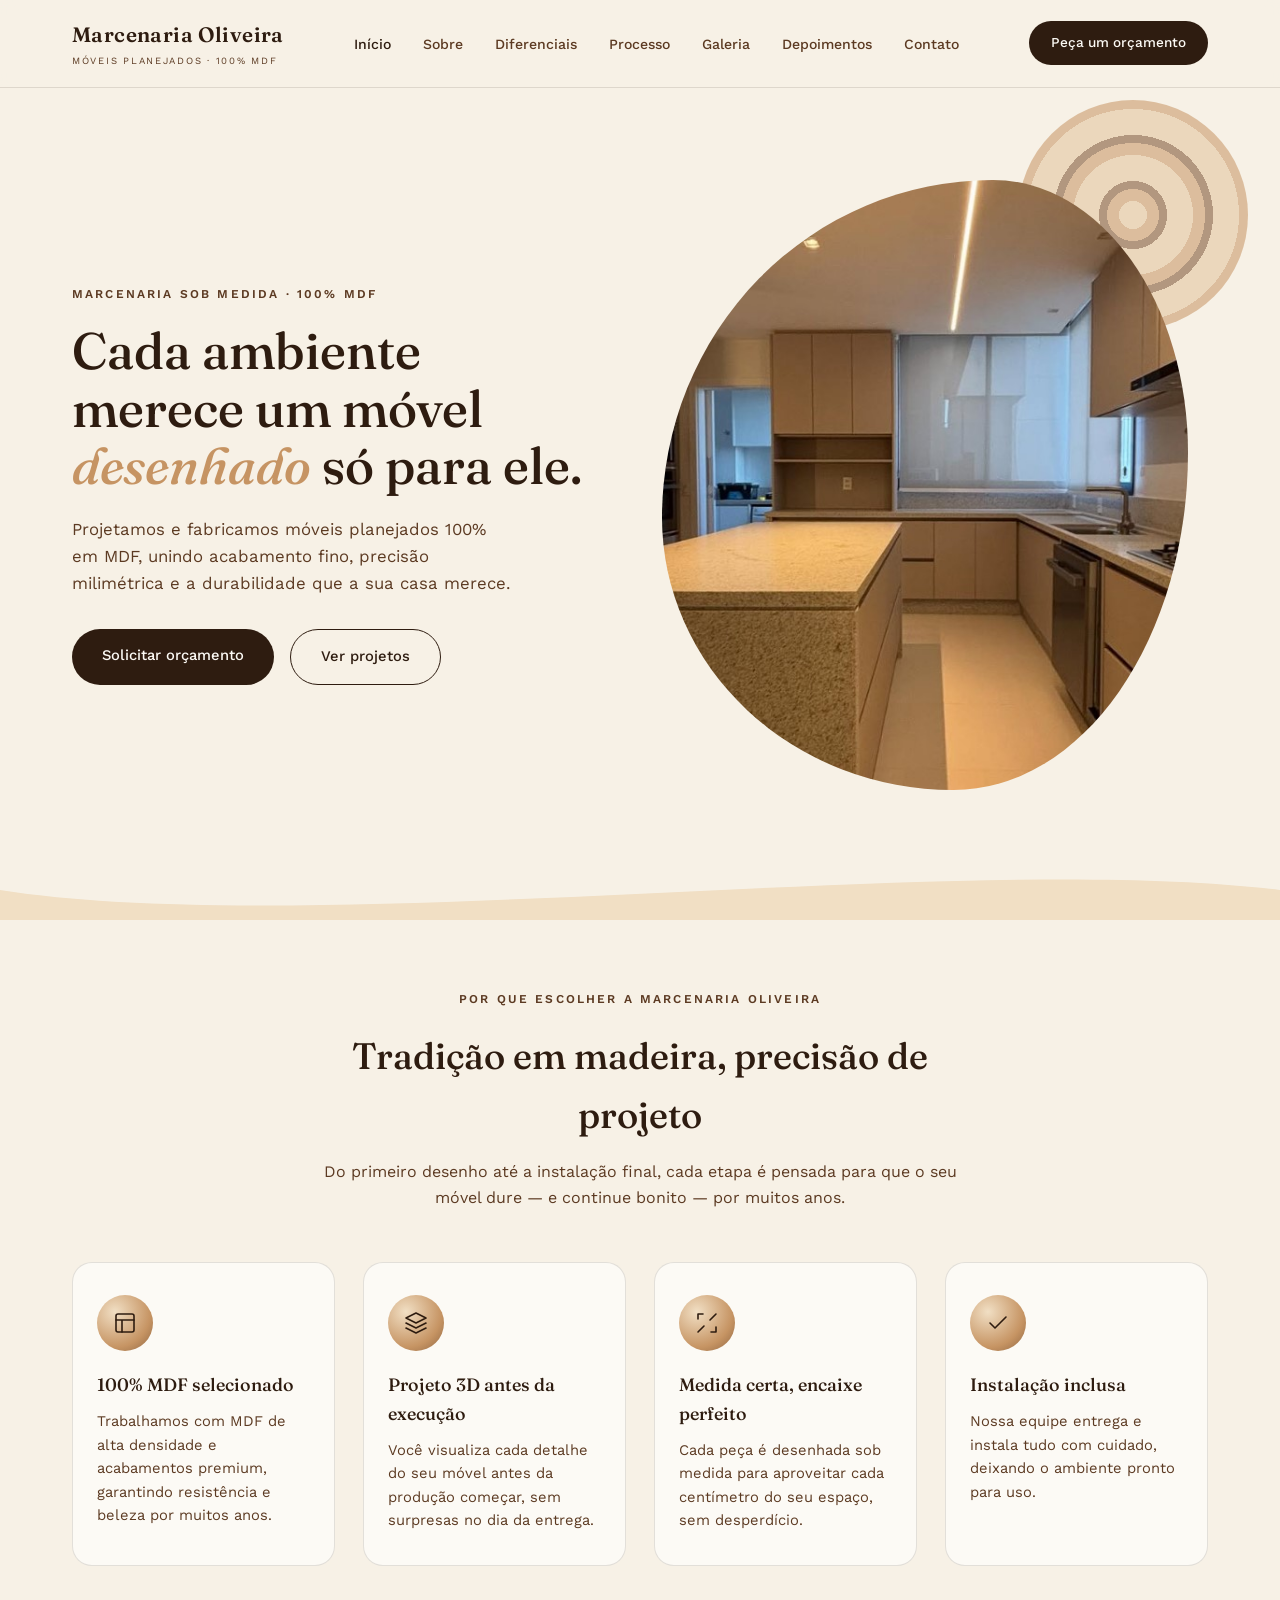
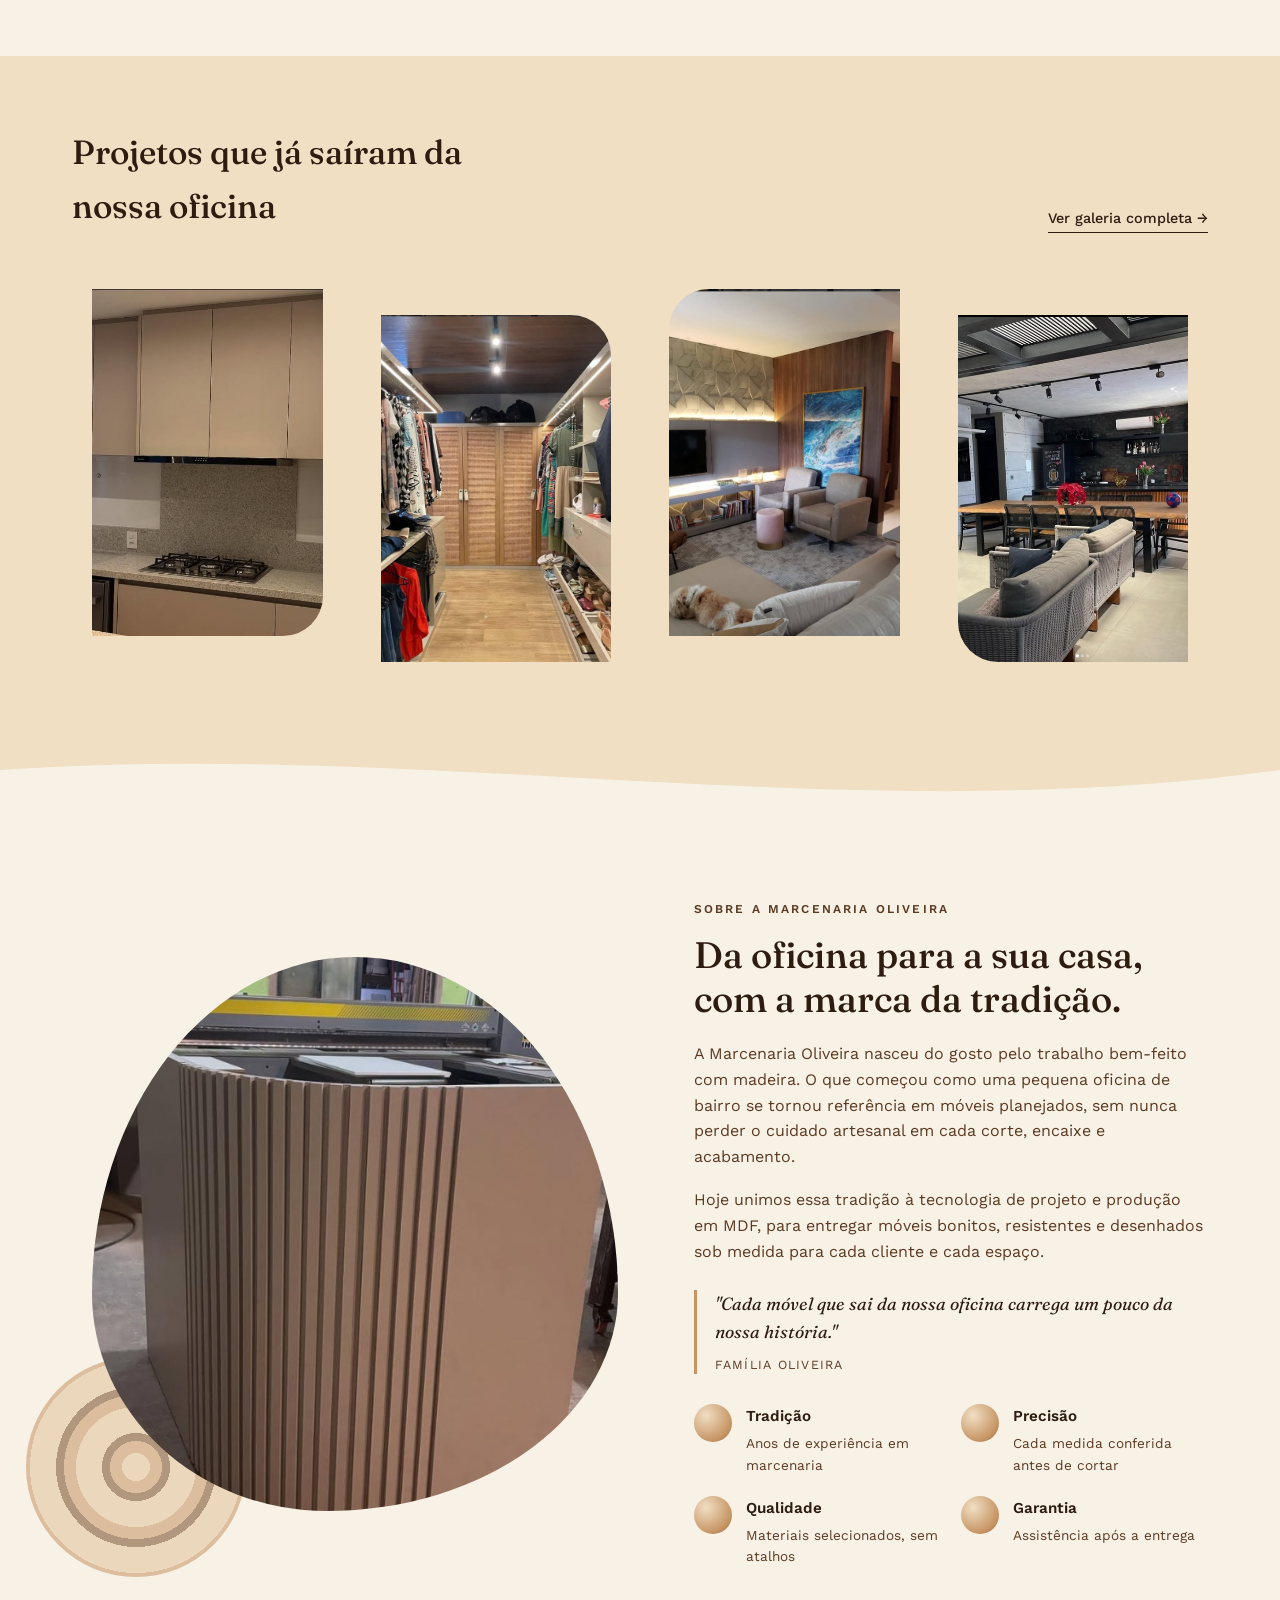
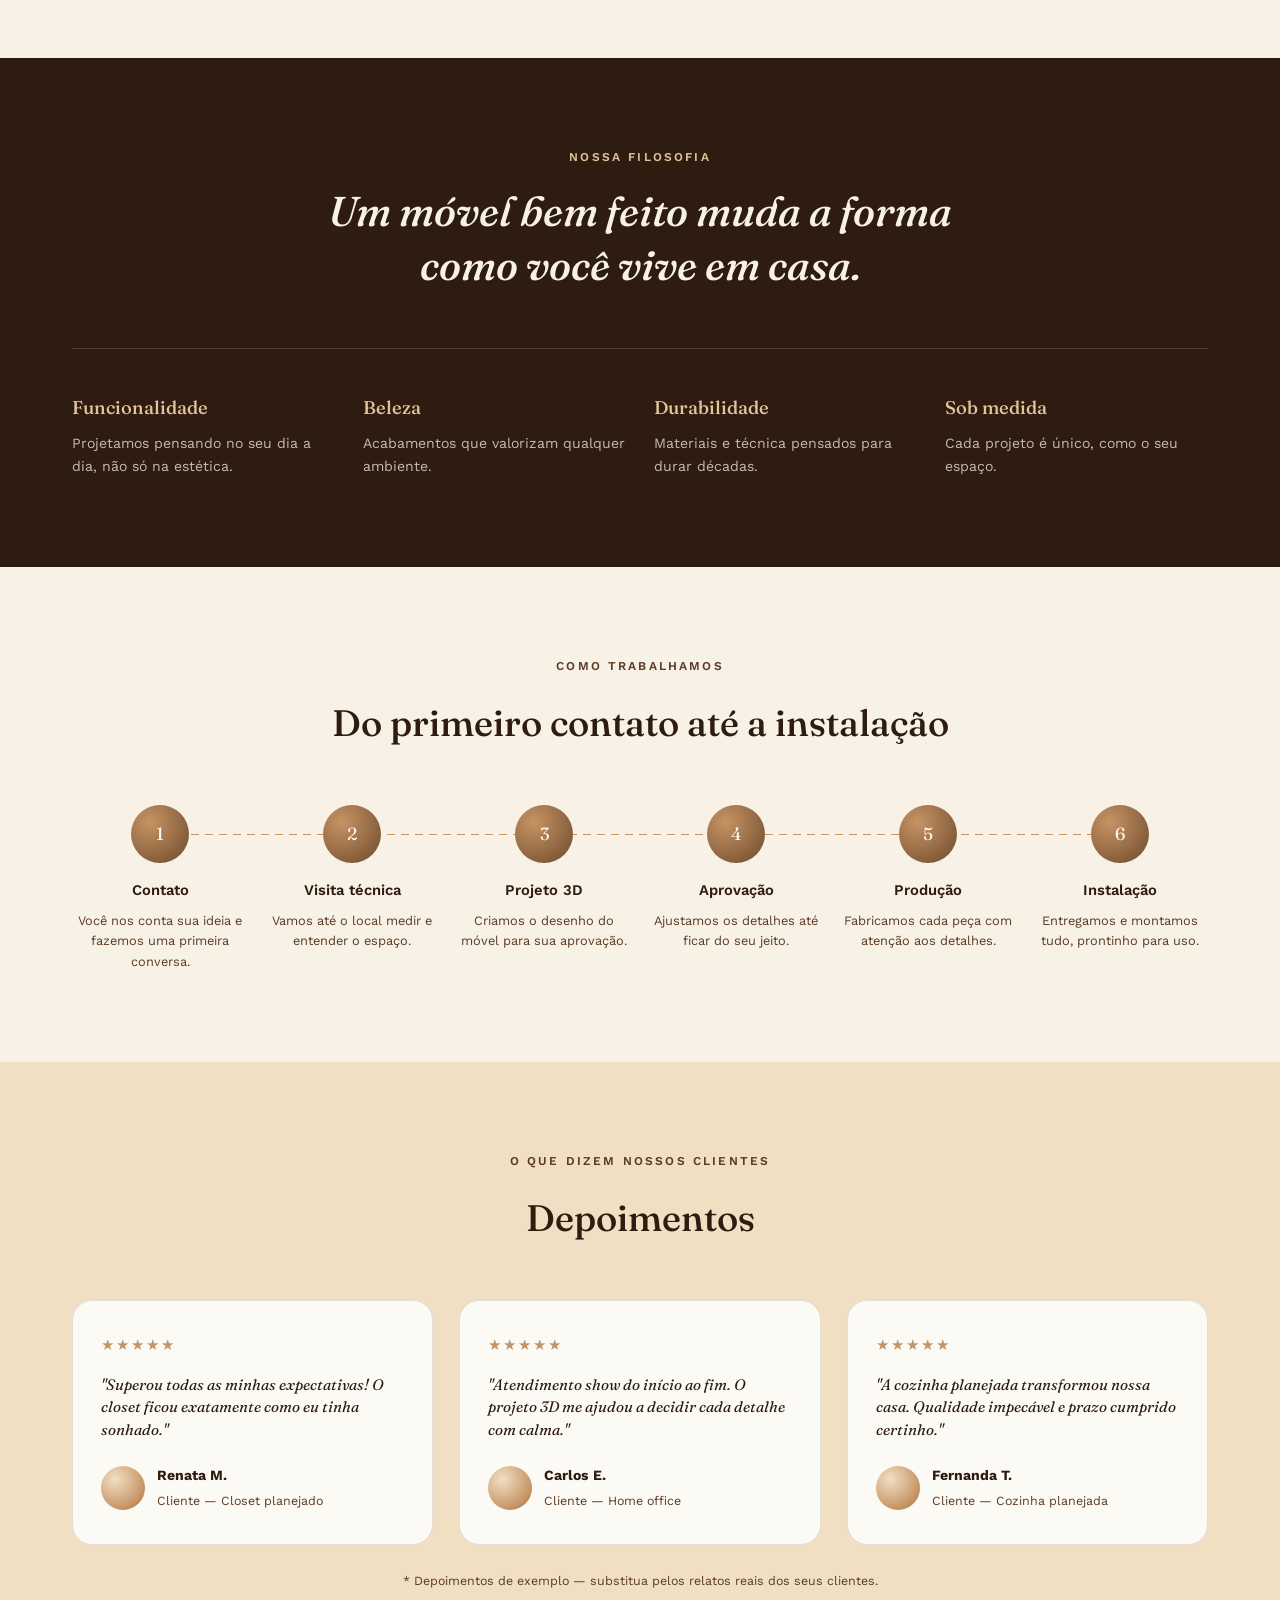
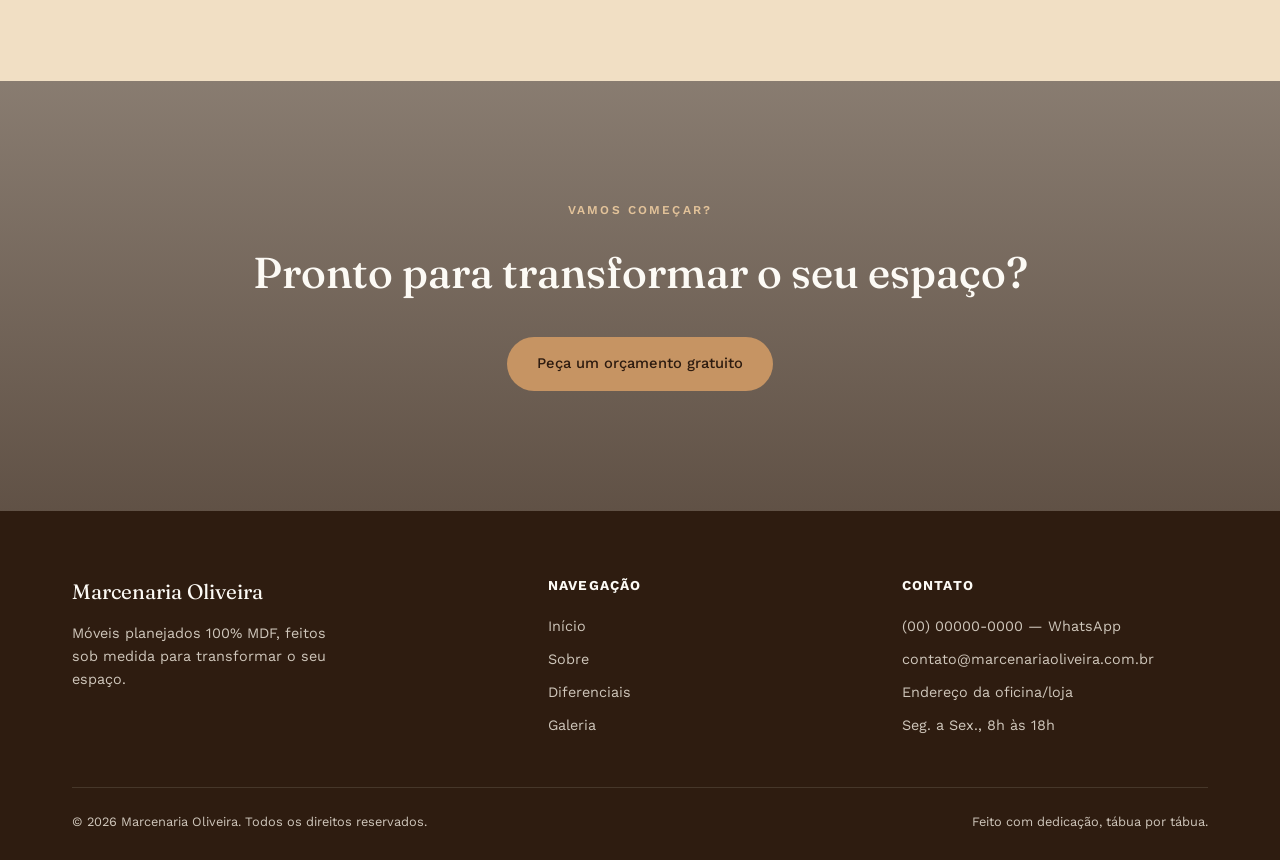
==== index.html @ 88a093b2 "marcenaria-subindo" ====
<!DOCTYPE html>
<html lang="pt-BR">
<head>
<meta charset="UTF-8">
<meta name="viewport" content="width=device-width, initial-scale=1.0">
<title>Marcenaria Oliveira — Móveis Planejados 100% MDF</title>
<link rel="preconnect" href="https://fonts.googleapis.com">
<link rel="preconnect" href="https://fonts.gstatic.com" crossorigin>
<link href="https://fonts.googleapis.com/css2?family=Fraunces:ital,opsz,wght@0,9..144,300;0,9..144,500;0,9..144,600;1,9..144,500&family=Work+Sans:wght@300;400;500;600&display=swap" rel="stylesheet">
<link rel="stylesheet" href="style.css">
</head>
<body>

<!-- =========================== HEADER =========================== -->
<header>
  <div class="nav-wrap">
    <div class="logo">Marcenaria Oliveira<small>Móveis planejados · 100% MDF</small></div>
    <nav>
      <ul>
        <li><a href="#inicio" class="active">Início</a></li>
        <li><a href="#sobre">Sobre</a></li>
        <li><a href="#diferenciais">Diferenciais</a></li>
        <li><a href="#processo">Processo</a></li>
        <li><a href="galeria.html">Galeria</a></li>
        <li><a href="#depoimentos">Depoimentos</a></li>
        <li><a href="#contato">Contato</a></li>
      </ul>
    </nav>
    <a href="#contato" class="nav-cta">Peça um orçamento</a>
    <button class="burger" id="burgerBtn" aria-label="Abrir menu"><span></span><span></span><span></span></button>
  </div>
</header>

<!-- =========================== HERO =========================== -->
<section class="hero" id="inicio">
  <div class="container hero-grid">
    <div class="hero-text">
      <span class="eyebrow">Marcenaria sob medida · 100% MDF</span>
      <h1>Cada ambiente merece um móvel <em>desenhado</em> só para ele.</h1>
      <p class="lead">Projetamos e fabricamos móveis planejados 100% em MDF, unindo acabamento fino, precisão milimétrica e a durabilidade que a sua casa merece.</p>
      <div class="btn-row">
        <a href="#contato" class="btn btn-primary">Solicitar orçamento</a>
        <a href="galeria.html" class="btn btn-ghost">Ver projetos</a>
      </div>
    </div>
    <div class="hero-img-wrap">
      <div class="wood-rings"></div>
      <img class="ph hero-img" src="/assets/6 (2).jpg" alt="Ambiente planejado pela Marcenaria Oliveira">
    </div>
  </div>
</section>

<div class="wave"><svg viewBox="0 0 1200 70" preserveAspectRatio="none"><path d="M0,40 C300,90 900,0 1200,40 L1200,70 L0,70 Z" fill="var(--honey-100)"/></svg></div>

<!-- =========================== DIFERENCIAIS =========================== -->
<section class="diferenciais" id="diferenciais">
  <div class="container">
    <div class="section-head">
      <span class="eyebrow">Por que escolher a Marcenaria Oliveira</span>
      <h2>Tradição em madeira, precisão de projeto</h2>
      <p>Do primeiro desenho até a instalação final, cada etapa é pensada para que o seu móvel dure — e continue bonito — por muitos anos.</p>
    </div>
    <div class="cards-grid">
      <div class="card">
        <div class="icon-circle"><svg viewBox="0 0 24 24" fill="none" stroke-width="1.6" stroke-linecap="round" stroke-linejoin="round"><rect x="3" y="3" width="18" height="18" rx="2"/><path d="M3 9h18M9 21V9"/></svg></div>
        <h3>100% MDF selecionado</h3>
        <p>Trabalhamos com MDF de alta densidade e acabamentos premium, garantindo resistência e beleza por muitos anos.</p>
      </div>
      <div class="card">
        <div class="icon-circle"><svg viewBox="0 0 24 24" fill="none" stroke-width="1.6" stroke-linecap="round" stroke-linejoin="round"><path d="M12 2L2 7l10 5 10-5-10-5z"/><path d="M2 17l10 5 10-5M2 12l10 5 10-5"/></svg></div>
        <h3>Projeto 3D antes da execução</h3>
        <p>Você visualiza cada detalhe do seu móvel antes da produção começar, sem surpresas no dia da entrega.</p>
      </div>
      <div class="card">
        <div class="icon-circle"><svg viewBox="0 0 24 24" fill="none" stroke-width="1.6" stroke-linecap="round" stroke-linejoin="round"><path d="M21 3l-6 6M3 21l6-6M8 3H3v5M21 16v5h-5"/></svg></div>
        <h3>Medida certa, encaixe perfeito</h3>
        <p>Cada peça é desenhada sob medida para aproveitar cada centímetro do seu espaço, sem desperdício.</p>
      </div>
      <div class="card">
        <div class="icon-circle"><svg viewBox="0 0 24 24" fill="none" stroke-width="1.6" stroke-linecap="round" stroke-linejoin="round"><path d="M20 6L9 17l-5-5"/></svg></div>
        <h3>Instalação inclusa</h3>
        <p>Nossa equipe entrega e instala tudo com cuidado, deixando o ambiente pronto para uso.</p>
      </div>
    </div>
  </div>
</section>

<!-- =========================== GALERIA TEASER =========================== -->
<section class="galeria-teaser">
  <div class="container">
    <div class="galeria-head">
      <h2>Projetos que já saíram da nossa oficina</h2>
      <a href="galeria.html" class="link-arrow">Ver galeria completa →</a>
    </div>
    <div class="galeria-row">
      <img class="ph" src="/assets/cozinha 3.jpg" alt="Cozinha planejada">
      <img class="ph" src="/assets/closet 1.jpg" alt="Closet planejado">
      <img class="ph" src="/assets/home 1.jpg" alt="Home office planejado">
      <img class="ph" src="/assets/sala 1.jpg" alt="Sala de estar planejada">
    </div>
  </div>
</section>

<div class="wave"><svg viewBox="0 0 1200 70" preserveAspectRatio="none"><path d="M0,30 C400,0 800,90 1200,30 L1200,0 L0,0 Z" fill="var(--honey-100)"/></svg></div>

<!-- =========================== SOBRE / HISTÓRIA =========================== -->
<section class="sobre" id="sobre">
  <div class="container sobre-grid">
    <div class="sobre-img-wrap">
      <div class="wood-rings"></div>
      <img class="ph sobre-img" src="/assets/oficina 1.jpg" alt="Marceneiro(a) da Marcenaria Oliveira na oficina">
    </div>
    <div class="sobre-text">
      <span class="eyebrow">Sobre a Marcenaria Oliveira</span>
      <h2>Da oficina para a sua casa, com a marca da tradição.</h2>
      <p>A Marcenaria Oliveira nasceu do gosto pelo trabalho bem-feito com madeira. O que começou como uma pequena oficina de bairro se tornou referência em móveis planejados, sem nunca perder o cuidado artesanal em cada corte, encaixe e acabamento.</p>
      <p>Hoje unimos essa tradição à tecnologia de projeto e produção em MDF, para entregar móveis bonitos, resistentes e desenhados sob medida para cada cliente e cada espaço.</p>
      <div class="quote">"Cada móvel que sai da nossa oficina carrega um pouco da nossa história."<small>Família Oliveira</small></div>
      <div class="valores">
        <div class="valor-item"><div class="valor-dot"></div><div><h4>Tradição</h4><p>Anos de experiência em marcenaria</p></div></div>
        <div class="valor-item"><div class="valor-dot"></div><div><h4>Precisão</h4><p>Cada medida conferida antes de cortar</p></div></div>
        <div class="valor-item"><div class="valor-dot"></div><div><h4>Qualidade</h4><p>Materiais selecionados, sem atalhos</p></div></div>
        <div class="valor-item"><div class="valor-dot"></div><div><h4>Garantia</h4><p>Assistência após a entrega</p></div></div>
      </div>
    </div>
  </div>
</section>

<!-- =========================== FILOSOFIA =========================== -->
<section class="filosofia">
  <div class="container">
    <span class="eyebrow" style="display:block;">Nossa filosofia</span>
    <h2>Um móvel bem feito muda a forma como você vive em casa.</h2>
    <div class="pilares">
      <div class="pilar"><h3>Funcionalidade</h3><p>Projetamos pensando no seu dia a dia, não só na estética.</p></div>
      <div class="pilar"><h3>Beleza</h3><p>Acabamentos que valorizam qualquer ambiente.</p></div>
      <div class="pilar"><h3>Durabilidade</h3><p>Materiais e técnica pensados para durar décadas.</p></div>
      <div class="pilar"><h3>Sob medida</h3><p>Cada projeto é único, como o seu espaço.</p></div>
    </div>
  </div>
</section>

<!-- =========================== PROCESSO =========================== -->
<section class="processo" id="processo">
  <div class="container">
    <div class="section-head">
      <span class="eyebrow">Como trabalhamos</span>
      <h2>Do primeiro contato até a instalação</h2>
    </div>
    <div class="steps">
      <div class="step"><div class="step-num">1</div><h4>Contato</h4><p>Você nos conta sua ideia e fazemos uma primeira conversa.</p></div>
      <div class="step"><div class="step-num">2</div><h4>Visita técnica</h4><p>Vamos até o local medir e entender o espaço.</p></div>
      <div class="step"><div class="step-num">3</div><h4>Projeto 3D</h4><p>Criamos o desenho do móvel para sua aprovação.</p></div>
      <div class="step"><div class="step-num">4</div><h4>Aprovação</h4><p>Ajustamos os detalhes até ficar do seu jeito.</p></div>
      <div class="step"><div class="step-num">5</div><h4>Produção</h4><p>Fabricamos cada peça com atenção aos detalhes.</p></div>
      <div class="step"><div class="step-num">6</div><h4>Instalação</h4><p>Entregamos e montamos tudo, prontinho para uso.</p></div>
    </div>
  </div>
</section>

<!-- =========================== DEPOIMENTOS =========================== -->
<section class="depoimentos" id="depoimentos">
  <div class="container">
    <div class="section-head">
      <span class="eyebrow">O que dizem nossos clientes</span>
      <h2>Depoimentos</h2>
    </div>
    <div class="testi-grid">
      <div class="testi-card">
        <div class="stars">★★★★★</div>
        <p class="text">"Superou todas as minhas expectativas! O closet ficou exatamente como eu tinha sonhado."</p>
        <div class="testi-author"><div class="avatar"></div><div><strong>Renata M.</strong><span>Cliente — Closet planejado</span></div></div>
      </div>
      <div class="testi-card">
        <div class="stars">★★★★★</div>
        <p class="text">"Atendimento show do início ao fim. O projeto 3D me ajudou a decidir cada detalhe com calma."</p>
        <div class="testi-author"><div class="avatar"></div><div><strong>Carlos E.</strong><span>Cliente — Home office</span></div></div>
      </div>
      <div class="testi-card">
        <div class="stars">★★★★★</div>
        <p class="text">"A cozinha planejada transformou nossa casa. Qualidade impecável e prazo cumprido certinho."</p>
        <div class="testi-author"><div class="avatar"></div><div><strong>Fernanda T.</strong><span>Cliente — Cozinha planejada</span></div></div>
      </div>
    </div>
    <p style="text-align:center; font-size:0.78rem; color:var(--walnut-700); margin-top:26px;">* Depoimentos de exemplo — substitua pelos relatos reais dos seus clientes.</p>
  </div>
</section>

<!-- =========================== CTA FINAL =========================== -->
<section class="cta-final">
  <div class="ph has-img" style="background-image:url('fotos/cta-institucional.jpg');"><span>Foto grande de fundo — móvel finalizado em ambiente real</span></div>
  <div class="container">
    <span class="eyebrow">Vamos começar?</span>
    <h2>Pronto para transformar o seu espaço?</h2>
    <a href="#contato" class="btn btn-primary">Peça um orçamento gratuito</a>
  </div>
</section>

<!-- =========================== CONTATO / FOOTER =========================== -->
<footer id="contato">
  <div class="container">
    <div class="footer-grid">
      <div>
        <div class="footer-logo">Marcenaria Oliveira</div>
        <p style="max-width:280px; font-size:0.9rem;">Móveis planejados 100% MDF, feitos sob medida para transformar o seu espaço.</p>
      </div>
      <div>
        <h5>Navegação</h5>
        <ul>
          <li><a href="#inicio">Início</a></li>
          <li><a href="#sobre">Sobre</a></li>
          <li><a href="#diferenciais">Diferenciais</a></li>
          <li><a href="galeria.html">Galeria</a></li>
        </ul>
      </div>
      <div>
        <h5>Contato</h5>
        <ul>
          <li>(00) 00000-0000 — WhatsApp</li>
          <li>contato@marcenariaoliveira.com.br</li>
          <li>Endereço da oficina/loja</li>
          <li>Seg. a Sex., 8h às 18h</li>
        </ul>
      </div>
    </div>
    <div class="footer-bottom">
      <span>© 2026 Marcenaria Oliveira. Todos os direitos reservados.</span>
      <span>Feito com dedicação, tábua por tábua.</span>
    </div>
  </div>
</footer>

<script src="script.js"></script>
</body>
</html>
---- style.css ----
/* =========================================================
   MARCENARIA OLIVEIRA — estilos compartilhados
   Paleta e tokens de design
   ========================================================= */
:root{
  --cream: #F7F1E6;
  --cream-soft: #FCFAF5;
  --walnut-900: #2E1C10;
  --walnut-700: #5C3A22;
  --walnut-600: #7A4E2B;
  --honey-500: #C69463;
  --honey-300: #E3C39A;
  --honey-100: #F1DFC4;
  --line: rgba(46,28,16,0.12);

  --font-display: 'Fraunces', serif;
  --font-body: 'Work Sans', sans-serif;

  --max-w: 1200px;
}

*{ margin:0; padding:0; box-sizing:border-box; }
html{ scroll-behavior:smooth; }
body{
  font-family: var(--font-body);
  background: var(--cream);
  color: var(--walnut-900);
  line-height:1.6;
  -webkit-font-smoothing: antialiased;
  overflow-x:hidden;
}
img, .ph{ max-width:100%; display:block; }
a{ color:inherit; text-decoration:none; }
ul{ list-style:none; }
.container{ max-width: var(--max-w); margin:0 auto; padding:0 32px; }
section{ position:relative; }

/* ---- Placeholder de imagem (onde entram as fotos reais) ---- */
.ph{
  background:
    repeating-linear-gradient(135deg, rgba(46,28,16,0.05) 0 2px, transparent 2px 14px),
    linear-gradient(160deg, var(--honey-100), var(--honey-500) 55%, var(--walnut-700) 130%);
  border: 2px dashed rgba(46,28,16,0.35);
  display:flex; align-items:center; justify-content:center;
  text-align:center; color: var(--walnut-900);
  font-family: var(--font-body); font-size:0.85rem; font-weight:500;
  letter-spacing:.02em;
  padding: 20px;
}
.ph span{
  background: rgba(252,250,245,0.85);
  padding:8px 14px; border-radius:100px;
}

/* ---- Quando o placeholder vira foto de verdade ----
   Tag <img class="ph ..."> : a foto entra normal, cobrindo a área
   e mantendo as bordas arredondadas/orgânicas de cada seção. */
img.ph{
  object-fit: cover;
  object-position: center;
  width: 100%; height: 100%;
  border: none;
  background: none;
}
/* Divs de fundo (ex: banner do CTA, lightbox) que recebem a foto
   via background-image inline: adicione a classe "has-img" junto
   com "ph" para tirar a borda tracejada e o texto do placeholder. */
.ph.has-img{
  border: none;
  background-size: cover;
  background-position: center;
}
.ph.has-img span{ display:none; }

/* ---- Blob decorativo em anéis de madeira (elemento-assinatura) ---- */
.wood-rings{
  position:absolute; border-radius:50%;
  background: repeating-radial-gradient(circle at 50% 50%,
    var(--honey-300) 0 14px,
    var(--honey-500) 14px 26px,
    var(--walnut-600) 26px 34px,
    var(--honey-300) 34px 46px);
  opacity:0.55;
  filter: blur(0.3px);
  z-index:0;
}

/* ---- Divisores orgânicos entre seções ---- */
.wave{ display:block; width:100%; line-height:0; }
.wave svg{ width:100%; height:70px; display:block; }

/* =========================== HEADER =========================== */
header{
  position:sticky; top:0; z-index:50;
  background: rgba(247,241,230,0.9);
  backdrop-filter: blur(8px);
  border-bottom:1px solid var(--line);
}
.nav-wrap{
  max-width: var(--max-w); margin:0 auto; padding: 18px 32px;
  display:flex; align-items:center; justify-content:space-between;
}
.logo{ font-family: var(--font-display); font-weight:600; font-size:1.3rem; letter-spacing:.02em; color:var(--walnut-900); }
.logo small{ display:block; font-family:var(--font-body); font-weight:400; font-size:0.6rem; letter-spacing:.18em; color:var(--walnut-700); text-transform:uppercase; margin-top:2px; }
nav ul{ display:flex; gap:32px; }
nav a{ font-size:0.88rem; font-weight:500; color:var(--walnut-700); transition:color .2s; }
nav a:hover, nav a.active{ color:var(--walnut-900); }
.nav-cta{
  background: var(--walnut-900); color:var(--cream-soft);
  padding:11px 22px; border-radius:100px; font-size:0.85rem; font-weight:500;
  white-space:nowrap;
}
.burger{ display:none; flex-direction:column; gap:5px; cursor:pointer; background:none; border:none; }
.burger span{ width:24px; height:2px; background:var(--walnut-900); display:block; }

/* =========================== HERO (institucional) =========================== */
.hero{ padding: 72px 0 40px; overflow:visible; }
.hero-grid{
  display:grid; grid-template-columns: 1fr 1.1fr; gap:56px; align-items:center;
  position:relative;
}
.eyebrow{
  font-size:0.75rem; letter-spacing:.18em; text-transform:uppercase;
  color:var(--walnut-700); font-weight:600; margin-bottom:18px; display:block;
}
.hero h1{
  font-family: var(--font-display); font-weight:500; font-size: clamp(2.3rem, 4vw, 3.4rem);
  line-height:1.12; color:var(--walnut-900); margin-bottom:22px;
}
.hero h1 em{ font-style:italic; font-weight:500; color: var(--honey-500); }
.hero p.lead{ font-size:1.05rem; color: var(--walnut-700); max-width: 440px; margin-bottom:32px; }
.btn-row{ display:flex; gap:16px; flex-wrap:wrap; }
.btn{
  display:inline-block; padding:15px 30px; border-radius:100px; font-weight:500; font-size:0.92rem;
  transition: transform .2s, box-shadow .2s; border:none; cursor:pointer; font-family:var(--font-body);
}
.btn-primary{ background: var(--walnut-900); color:var(--cream-soft); }
.btn-primary:hover{ transform: translateY(-2px); box-shadow: 0 10px 24px rgba(46,28,16,0.25); }
.btn-ghost{ border:1.5px solid var(--walnut-900); color:var(--walnut-900); background:transparent; }
.btn-ghost:hover{ background:var(--walnut-900); color:var(--cream-soft); }

.hero-img-wrap{ position:relative; }
.hero-img-wrap .wood-rings{ width:230px; height:230px; top:-60px; right:-40px; z-index:0; }
.hero-img{
  position:relative; z-index:1; aspect-ratio: 4/4.6;
  border-radius: 62% 38% 45% 55% / 55% 45% 55% 45%;
}

/* =========================== FEATURED / DIFERENCIAIS =========================== */
.diferenciais{ padding: 70px 0 90px; }
.section-head{ text-align:center; max-width:640px; margin:0 auto 52px; }
.section-head h2{ font-family:var(--font-display); font-weight:500; font-size: clamp(1.7rem, 3vw, 2.3rem); margin-top:10px; }
.section-head p{ color:var(--walnut-700); margin-top:14px; }

.cards-grid{ display:grid; grid-template-columns: repeat(4, 1fr); gap:28px; }
.card{
  background: var(--cream-soft); border:1px solid var(--line);
  border-radius:20px; padding:32px 24px; text-align:left;
}
.icon-circle{
  width:56px; height:56px; border-radius:50%; margin-bottom:20px;
  background: radial-gradient(circle at 32% 30%, var(--honey-100), var(--honey-500) 65%, var(--walnut-700) 130%);
  display:flex; align-items:center; justify-content:center;
}
.icon-circle svg{ width:24px; height:24px; stroke: var(--walnut-900); }
.card h3{ font-family:var(--font-display); font-size:1.12rem; font-weight:500; margin-bottom:10px; }
.card p{ font-size:0.92rem; color: var(--walnut-700); }

/* =========================== GALERIA TEASER (institucional) =========================== */
.galeria-teaser{ background: var(--honey-100); padding:70px 0 84px; }
.galeria-head{ display:flex; justify-content:space-between; align-items:flex-end; margin-bottom:36px; flex-wrap:wrap; gap:20px; }
.galeria-head h2{ font-family:var(--font-display); font-weight:500; font-size:clamp(1.6rem,3vw,2.1rem); max-width:420px; }
.galeria-row{ display:grid; grid-template-columns: repeat(4, 1fr); gap:18px; }
.galeria-row .ph{ aspect-ratio: 3/4; border-radius: 16px 16px 60px 16px; font-size:0.75rem; }
.galeria-row .ph:nth-child(2){ border-radius: 16px 60px 16px 16px; margin-top:26px; }
.galeria-row .ph:nth-child(3){ border-radius: 60px 16px 16px 16px; }
.galeria-row .ph:nth-child(4){ border-radius: 16px 16px 16px 60px; margin-top:26px; }
.link-arrow{ font-weight:500; font-size:0.9rem; border-bottom:1.5px solid var(--walnut-900); padding-bottom:2px; white-space:nowrap; }

/* =========================== SOBRE / HISTÓRIA =========================== */
.sobre{ padding: 90px 0; }
.sobre-grid{ display:grid; grid-template-columns: 1.1fr 1fr; gap:56px; align-items:center; }
.sobre-img-wrap{ position:relative; }
.sobre-img-wrap .wood-rings{ width:220px; height:220px; bottom:-46px; left:-46px; z-index:0; }
.sobre-img{ position:relative; z-index:1; aspect-ratio: 4/4.2; border-radius: 50% 50% 55% 45% / 60% 60% 40% 40%; }
.sobre-text .eyebrow{ margin-bottom:14px; }
.sobre-text h2{ font-family:var(--font-display); font-weight:500; font-size:clamp(1.7rem,3vw,2.3rem); margin-bottom:20px; line-height:1.2; }
.sobre-text p{ color:var(--walnut-700); margin-bottom:18px; max-width:520px; }
.quote{
  font-family: var(--font-display); font-style:italic; font-size:1.1rem;
  color:var(--walnut-900); border-left:3px solid var(--honey-500); padding-left:18px; margin:26px 0;
}
.quote small{ display:block; font-family:var(--font-body); font-style:normal; font-size:0.78rem; letter-spacing:.1em; text-transform:uppercase; color:var(--walnut-700); margin-top:8px; }
.valores{ display:grid; grid-template-columns: repeat(2,1fr); gap:20px; margin-top:30px; }
.valor-item{ display:flex; gap:14px; align-items:flex-start; }
.valor-dot{ width:38px; height:38px; min-width:38px; border-radius:50%; background: radial-gradient(circle at 32% 30%, var(--honey-100), var(--honey-500) 70%, var(--walnut-700) 130%); }
.valor-item h4{ font-size:0.95rem; font-weight:600; margin-bottom:4px; }
.valor-item p{ font-size:0.85rem; color:var(--walnut-700); margin:0; }

/* =========================== FILOSOFIA (faixa escura) =========================== */
.filosofia{ background: var(--walnut-900); color: var(--cream); padding: 90px 0; }
.filosofia .eyebrow{ color: var(--honey-300); text-align:center; }
.filosofia h2{
  font-family:var(--font-display); font-weight:500; font-style:italic;
  font-size:clamp(1.8rem,3.4vw,2.6rem); text-align:center; max-width:720px; margin:14px auto 56px; line-height:1.28;
}
.pilares{ display:grid; grid-template-columns: repeat(4,1fr); gap:28px; border-top:1px solid rgba(247,241,230,0.15); padding-top:44px; }
.pilar h3{ font-family:var(--font-display); font-size:1.15rem; font-weight:500; margin-bottom:10px; color:var(--honey-300); }
.pilar p{ font-size:0.88rem; color: rgba(247,241,230,0.75); }

/* =========================== PROCESSO =========================== */
.processo{ padding:90px 0; }
.steps{ display:grid; grid-template-columns: repeat(6,1fr); gap:16px; margin-top:50px; position:relative; }
.steps::before{
  content:''; position:absolute; top:29px; left:8%; right:8%; height:1px;
  background: repeating-linear-gradient(to right, var(--honey-500) 0 8px, transparent 8px 14px);
  z-index:0;
}
.step{ text-align:center; position:relative; z-index:1; }
.step-num{
  width:58px; height:58px; border-radius:50%; margin:0 auto 16px;
  display:flex; align-items:center; justify-content:center;
  font-family:var(--font-display); font-size:1.1rem; color:var(--cream-soft);
  background: radial-gradient(circle at 32% 30%, var(--honey-500), var(--walnut-700) 120%);
}
.step h4{ font-size:0.92rem; font-weight:600; margin-bottom:8px; }
.step p{ font-size:0.8rem; color:var(--walnut-700); }

/* =========================== DEPOIMENTOS =========================== */
.depoimentos{ background: var(--honey-100); padding:90px 0; }
.testi-grid{ display:grid; grid-template-columns: repeat(3,1fr); gap:26px; margin-top:50px; }
.testi-card{ background: var(--cream-soft); border-radius:20px; padding:32px 28px; border:1px solid var(--line); }
.stars{ color: var(--honey-500); font-size:0.95rem; letter-spacing:2px; margin-bottom:16px; }
.testi-card p.text{ font-size:0.95rem; color:var(--walnut-900); margin-bottom:22px; font-family:var(--font-display); font-style:italic; line-height:1.5; }
.testi-author{ display:flex; align-items:center; gap:12px; }
.avatar{ width:44px; height:44px; border-radius:50%; background: radial-gradient(circle at 32% 30%, var(--honey-100), var(--honey-500) 70%, var(--walnut-700) 130%); }
.testi-author strong{ font-size:0.88rem; display:block; }
.testi-author span{ font-size:0.78rem; color:var(--walnut-700); }

/* =========================== CTA FINAL =========================== */
.cta-final{ position:relative; padding:120px 0; overflow:hidden; }
.cta-final .ph{ position:absolute; inset:0; border-radius:0; border:none; }
.cta-final::after{ content:''; position:absolute; inset:0; background: linear-gradient(180deg, rgba(46,28,16,0.55), rgba(46,28,16,0.75)); }
.cta-final .container{ position:relative; z-index:2; text-align:center; }
.cta-final .eyebrow{ color: var(--honey-300); }
.cta-final h2{ font-family:var(--font-display); font-weight:500; color:var(--cream-soft); font-size:clamp(1.8rem,3.6vw,2.7rem); margin: 14px 0 30px; }
.cta-final .btn-primary{ background: var(--honey-500); color:var(--walnut-900); }

/* =========================== FOOTER =========================== */
footer{ background: var(--walnut-900); color: rgba(247,241,230,0.8); padding: 64px 0 28px; }
.footer-grid{ display:grid; grid-template-columns: 1.4fr 1fr 1fr; gap:48px; padding-bottom:40px; border-bottom:1px solid rgba(247,241,230,0.12); }
.footer-logo{ font-family:var(--font-display); font-size:1.3rem; color:var(--cream-soft); margin-bottom:14px; }
footer h5{ color:var(--cream-soft); font-size:0.85rem; letter-spacing:.08em; text-transform:uppercase; margin-bottom:18px; }
footer li{ margin-bottom:10px; font-size:0.9rem; }
footer a:hover{ color:var(--honey-300); }
.footer-bottom{ display:flex; justify-content:space-between; padding-top:24px; font-size:0.8rem; flex-wrap:wrap; gap:10px; }

/* =========================== PÁGINA DA GALERIA =========================== */
.galeria-hero{ padding:64px 0 20px; text-align:center; }
.galeria-hero h1{ font-family:var(--font-display); font-weight:500; font-size:clamp(2rem,3.6vw,2.8rem); margin:10px 0 16px; }
.galeria-hero p{ color:var(--walnut-700); max-width:520px; margin:0 auto; }

.filtros{ display:flex; justify-content:center; flex-wrap:wrap; gap:12px; padding:36px 0 10px; }
.filtro-btn{
  font-family:var(--font-body); font-size:0.85rem; font-weight:500; padding:10px 20px;
  border-radius:100px; border:1.5px solid var(--line); background:var(--cream-soft);
  color:var(--walnut-700); cursor:pointer; transition:.2s;
}
.filtro-btn:hover{ border-color:var(--honey-500); }
.filtro-btn.active{ background:var(--walnut-900); color:var(--cream-soft); border-color:var(--walnut-900); }

.galeria-grid{
  display:grid; grid-template-columns:repeat(3,1fr); gap:24px;
  padding:40px 0 100px;
}
.galeria-item{
  position:relative; border-radius:18px; overflow:hidden; cursor:pointer;
  aspect-ratio: 4/3.4; transition: transform .3s;
}
.galeria-item:hover{ transform: translateY(-4px); }
.galeria-item .ph{ position:absolute; inset:0; border-radius:18px; }
.item-overlay{
  position:absolute; inset:0; z-index:2;
  background: linear-gradient(180deg, rgba(46,28,16,0) 40%, rgba(46,28,16,0.82) 100%);
  display:flex; flex-direction:column; justify-content:flex-end; padding:20px;
  opacity:0; transition:opacity .25s;
}
.galeria-item:hover .item-overlay{ opacity:1; }
.item-overlay h4{ color:var(--cream-soft); font-family:var(--font-display); font-size:1.05rem; font-weight:500; }
.item-overlay span{ color: var(--honey-300); font-size:0.78rem; letter-spacing:.06em; text-transform:uppercase; }
.video-badge{
  position:absolute; top:14px; right:14px; z-index:3;
  width:38px; height:38px; border-radius:50%;
  background: rgba(46,28,16,0.75); display:flex; align-items:center; justify-content:center;
}
.video-badge svg{ width:16px; height:16px; fill:var(--cream-soft); margin-left:2px; }

/* ---- Lightbox ---- */
.lightbox{
  position:fixed; inset:0; z-index:200; background:rgba(46,28,16,0.94);
  display:none; align-items:center; justify-content:center; padding:40px;
}
.lightbox.open{ display:flex; }
.lightbox-content{ position:relative; max-width:900px; width:100%; }
.lightbox .ph{ aspect-ratio:16/10; border-radius:16px; }
#lightboxVideo{
  display:none; width:100%; aspect-ratio:16/10;
  border-radius:16px; background:#000;
}
.lightbox-caption{ text-align:center; color:var(--cream-soft); margin-top:18px; }
.lightbox-caption span{ display:block; color:var(--honey-300); font-size:0.78rem; letter-spacing:.08em; text-transform:uppercase; margin-top:4px; }
.lightbox-close, .lightbox-prev, .lightbox-next{
  position:absolute; background:rgba(247,241,230,0.12); border:none; color:var(--cream-soft);
  width:44px; height:44px; border-radius:50%; cursor:pointer; font-size:1.3rem;
  display:flex; align-items:center; justify-content:center; transition:.2s;
}
.lightbox-close:hover, .lightbox-prev:hover, .lightbox-next:hover{ background:rgba(247,241,230,0.25); }
.lightbox-close{ top:-56px; right:0; }
.lightbox-prev{ left:-56px; top:50%; transform:translateY(-50%); }
.lightbox-next{ right:-56px; top:50%; transform:translateY(-50%); }

/* =========================== RESPONSIVO =========================== */
@media (max-width: 900px){
  nav, .nav-cta{ display:none; }
  .burger{ display:flex; }
  .hero-grid, .sobre-grid{ grid-template-columns:1fr; }
  .hero-img-wrap{ order:-1; }
  .cards-grid{ grid-template-columns: repeat(2,1fr); }
  .galeria-row{ grid-template-columns: repeat(2,1fr); }
  .galeria-grid{ grid-template-columns:repeat(2,1fr); }
  .pilares{ grid-template-columns: repeat(2,1fr); }
  .steps{ grid-template-columns: repeat(3,1fr); row-gap:36px; }
  .steps::before{ display:none; }
  .testi-grid{ grid-template-columns:1fr; }
  .footer-grid{ grid-template-columns:1fr; gap:32px; }
  .lightbox-prev{ left:0; } .lightbox-next{ right:0; } .lightbox-close{ top:-48px; right:0; }
}
@media (max-width:520px){
  .cards-grid, .galeria-row{ grid-template-columns:1fr; }
  .galeria-grid{ grid-template-columns:1fr; }
  .steps{ grid-template-columns: repeat(2,1fr); }
}
@media (prefers-reduced-motion: reduce){
  html{ scroll-behavior:auto; }
  *{ transition:none !important; animation:none !important; }
}
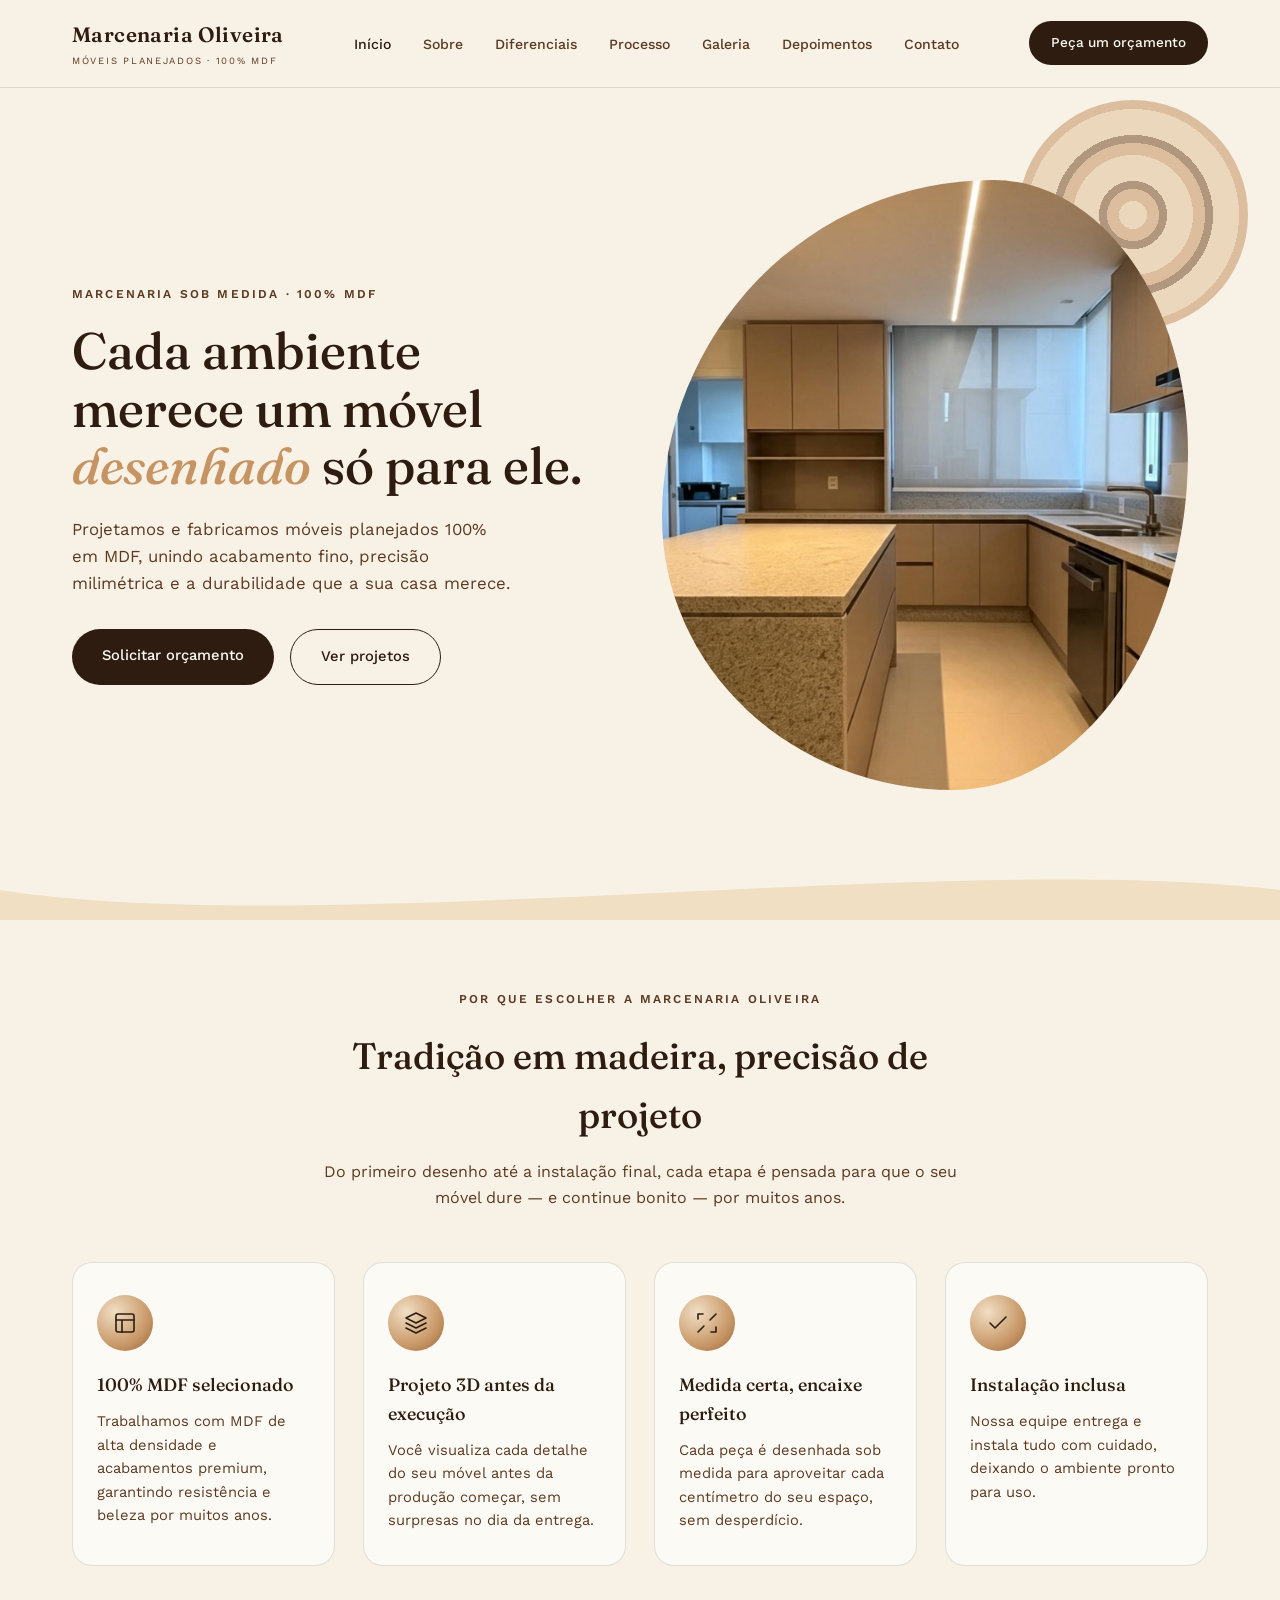
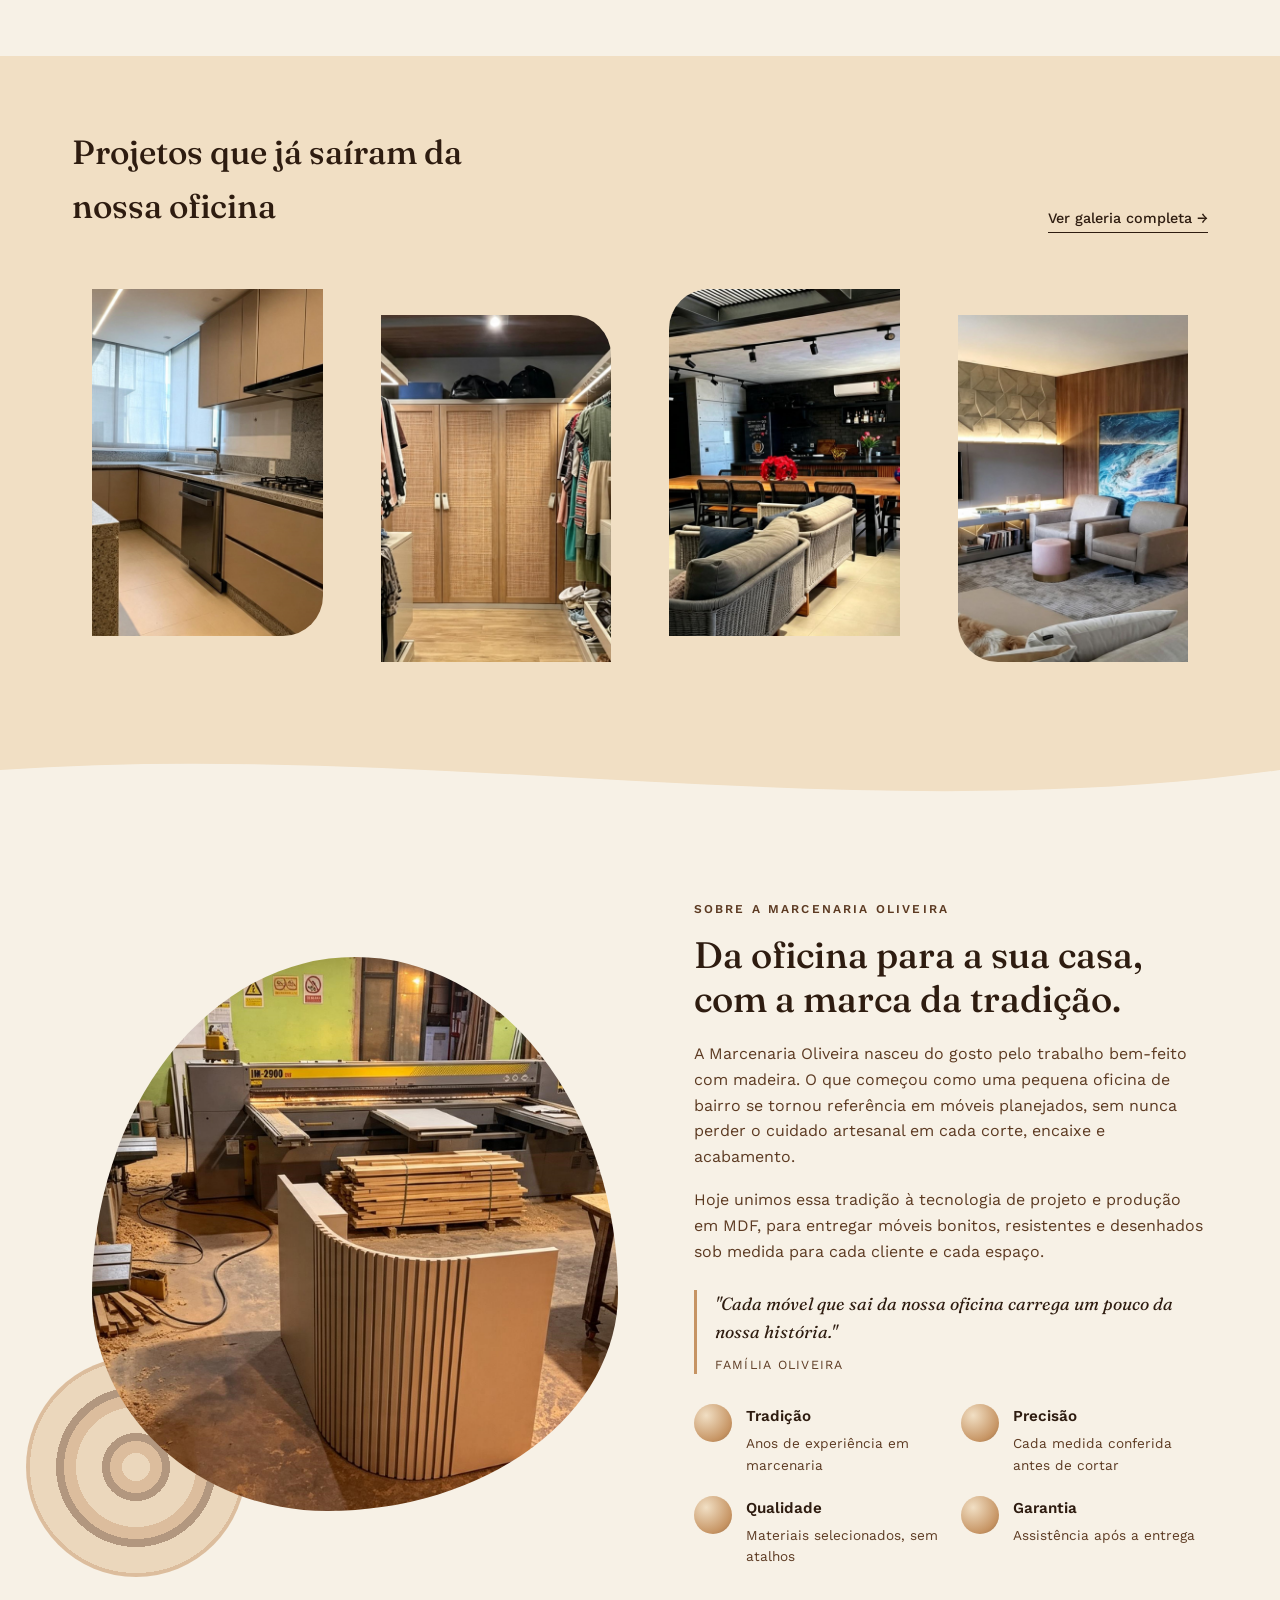
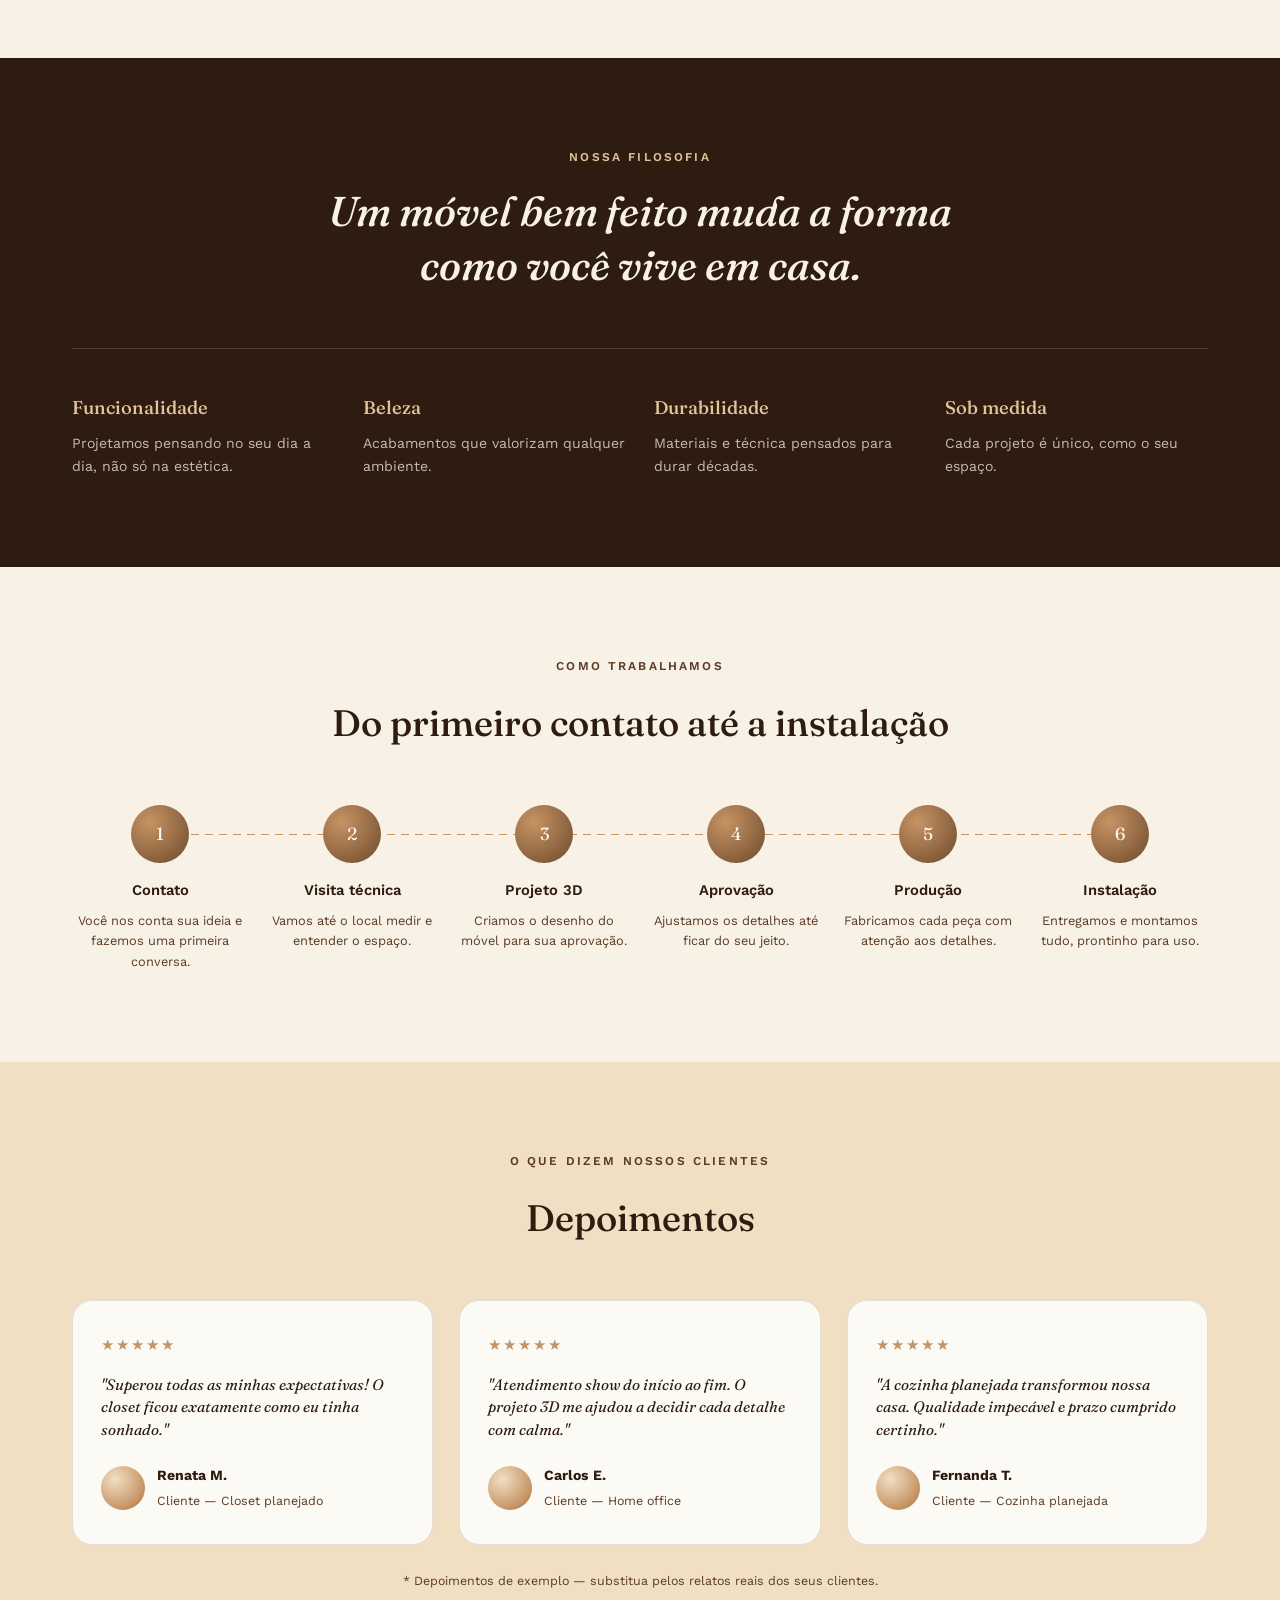
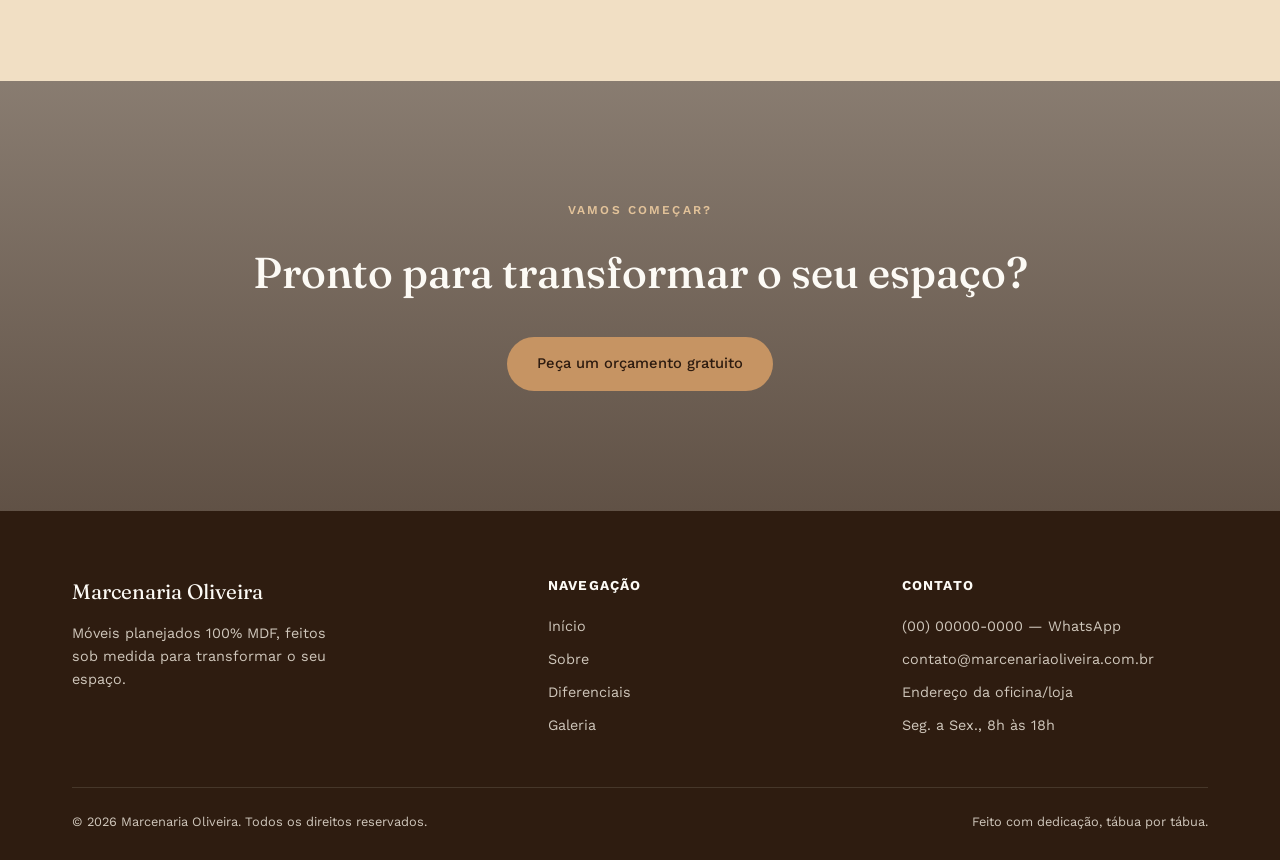
==== commit 009d03d4: "primeiro-comit" ====
--- a/index.html
+++ b/index.html
@@ -45,7 +45,7 @@
     </div>
     <div class="hero-img-wrap">
       <div class="wood-rings"></div>
-      <img class="ph hero-img" src="/assets/6 (2).jpg" alt="Ambiente planejado pela Marcenaria Oliveira">
+      <img class="ph hero-img" src="/assets/cozinha1.png" alt="Ambiente planejado pela Marcenaria Oliveira">
     </div>
   </div>
 </section>
@@ -93,10 +93,10 @@
       <a href="galeria.html" class="link-arrow">Ver galeria completa →</a>
     </div>
     <div class="galeria-row">
-      <img class="ph" src="/assets/cozinha 3.jpg" alt="Cozinha planejada">
-      <img class="ph" src="/assets/closet 1.jpg" alt="Closet planejado">
-      <img class="ph" src="/assets/home 1.jpg" alt="Home office planejado">
-      <img class="ph" src="/assets/sala 1.jpg" alt="Sala de estar planejada">
+      <img class="ph" src="/assets/cozinha2.png" alt="Cozinha planejada">
+      <img class="ph" src="/assets/closet1.png" alt="Closet planejado">
+      <img class="ph" src="/assets/sala2.png" alt="Home office planejado">
+      <img class="ph" src="/assets/sala1.png" alt="Sala de estar planejada">
     </div>
   </div>
 </section>
@@ -108,7 +108,7 @@
   <div class="container sobre-grid">
     <div class="sobre-img-wrap">
       <div class="wood-rings"></div>
-      <img class="ph sobre-img" src="/assets/oficina 1.jpg" alt="Marceneiro(a) da Marcenaria Oliveira na oficina">
+      <img class="ph sobre-img" src="/assets/oficina_de_marcenaria.png" alt="Marceneiro(a) da Marcenaria Oliveira na oficina">
     </div>
     <div class="sobre-text">
       <span class="eyebrow">Sobre a Marcenaria Oliveira</span>
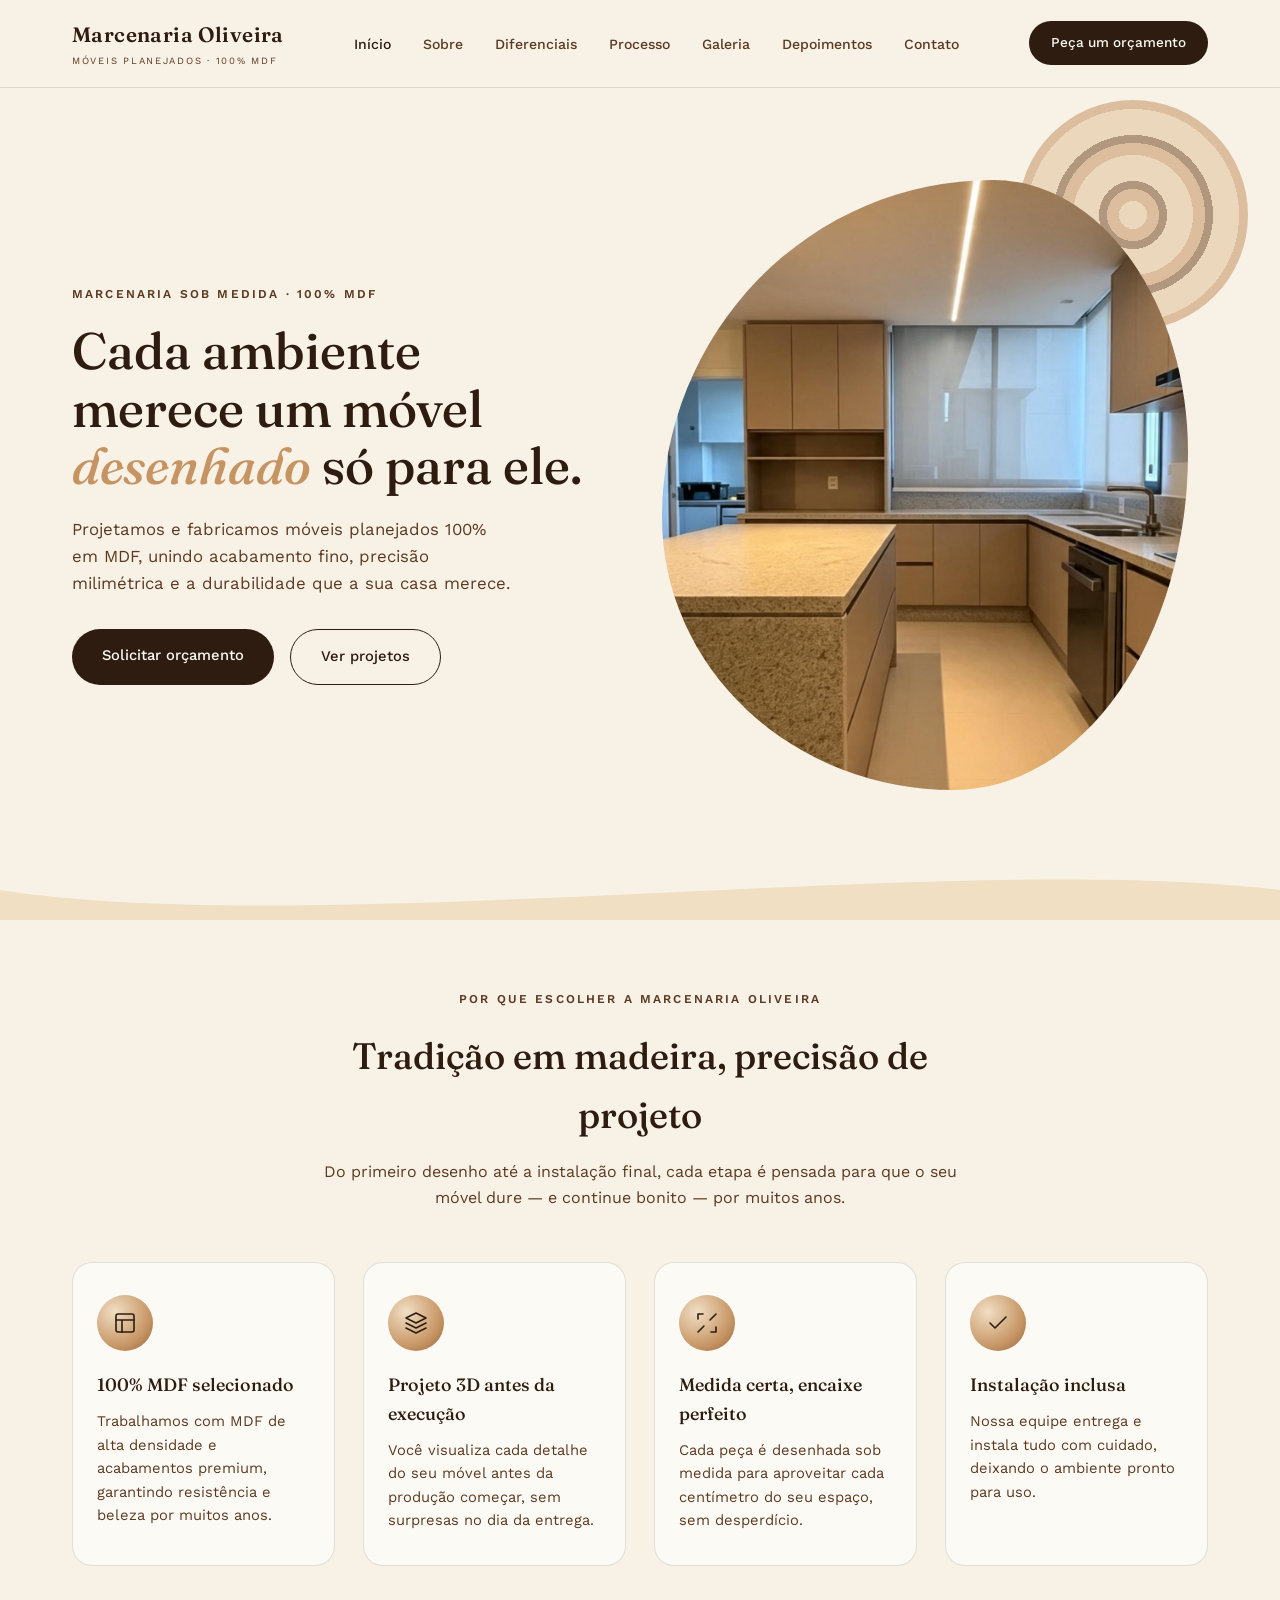
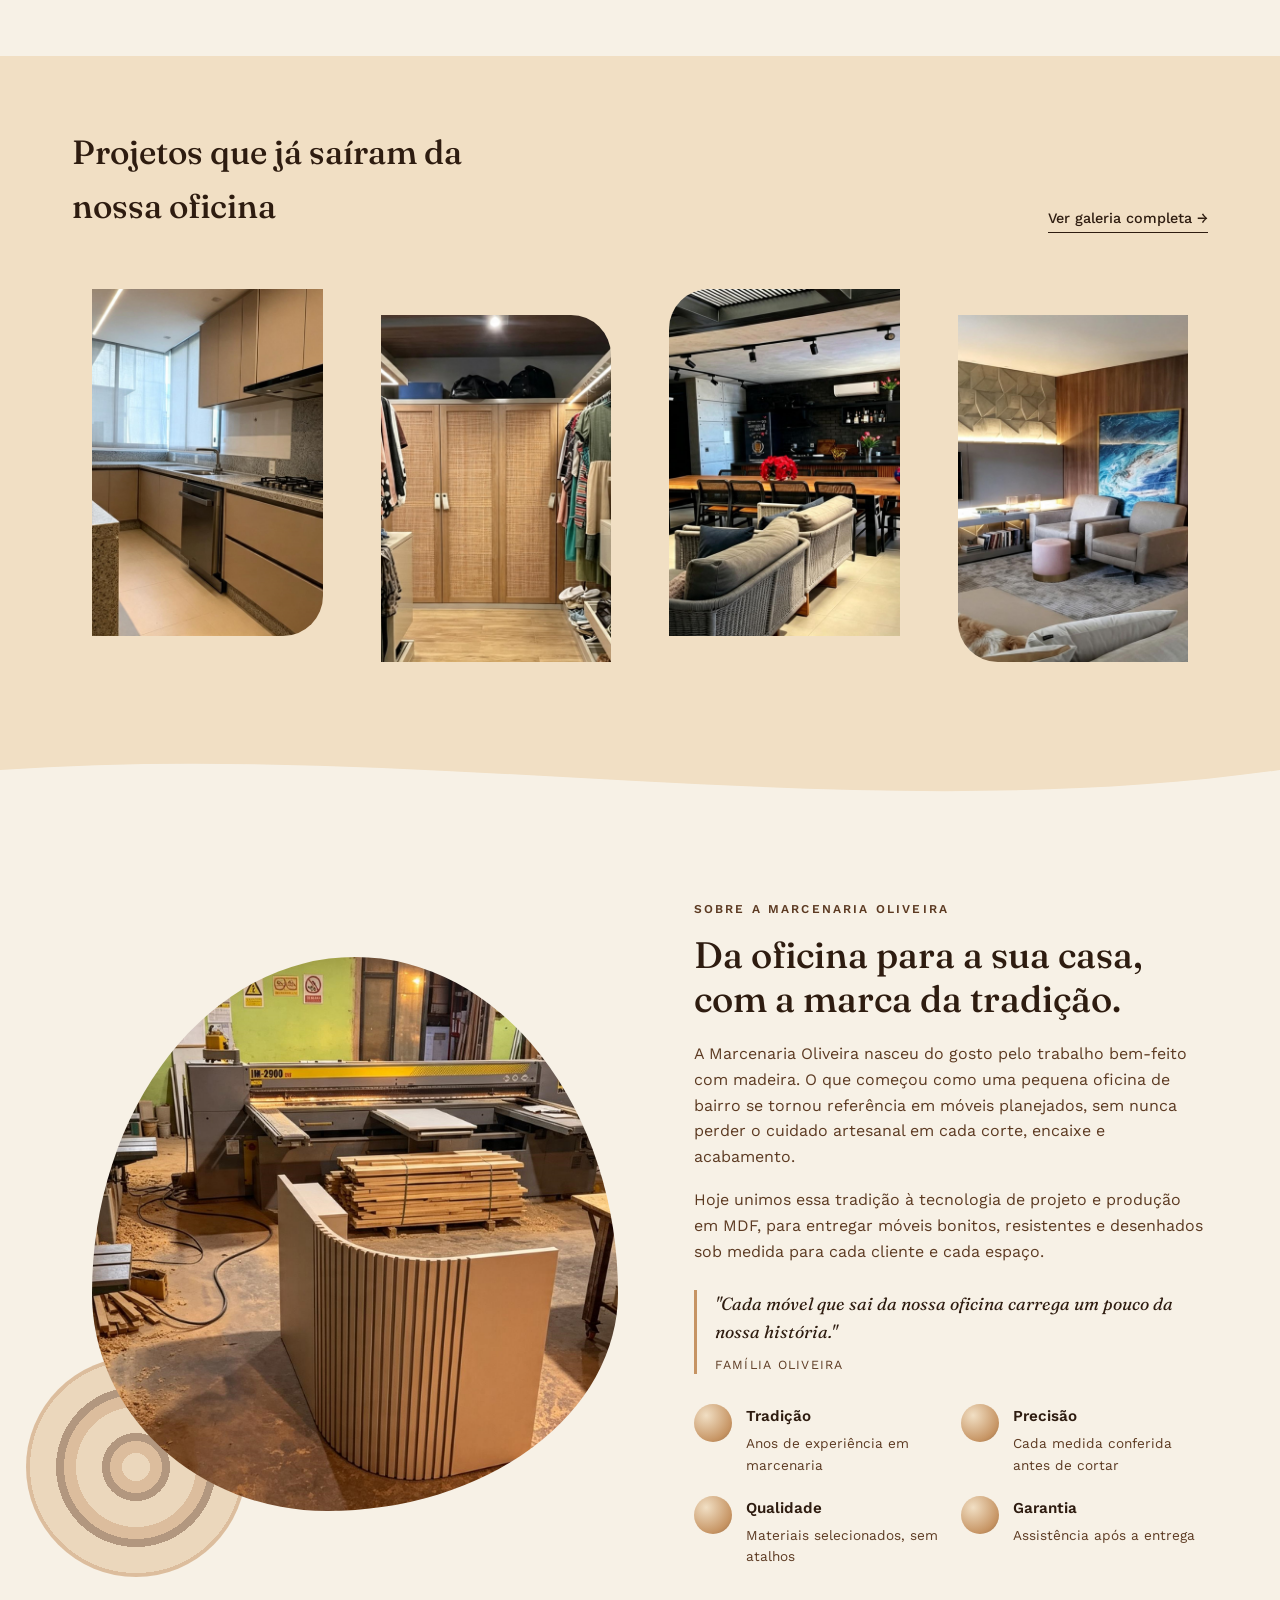
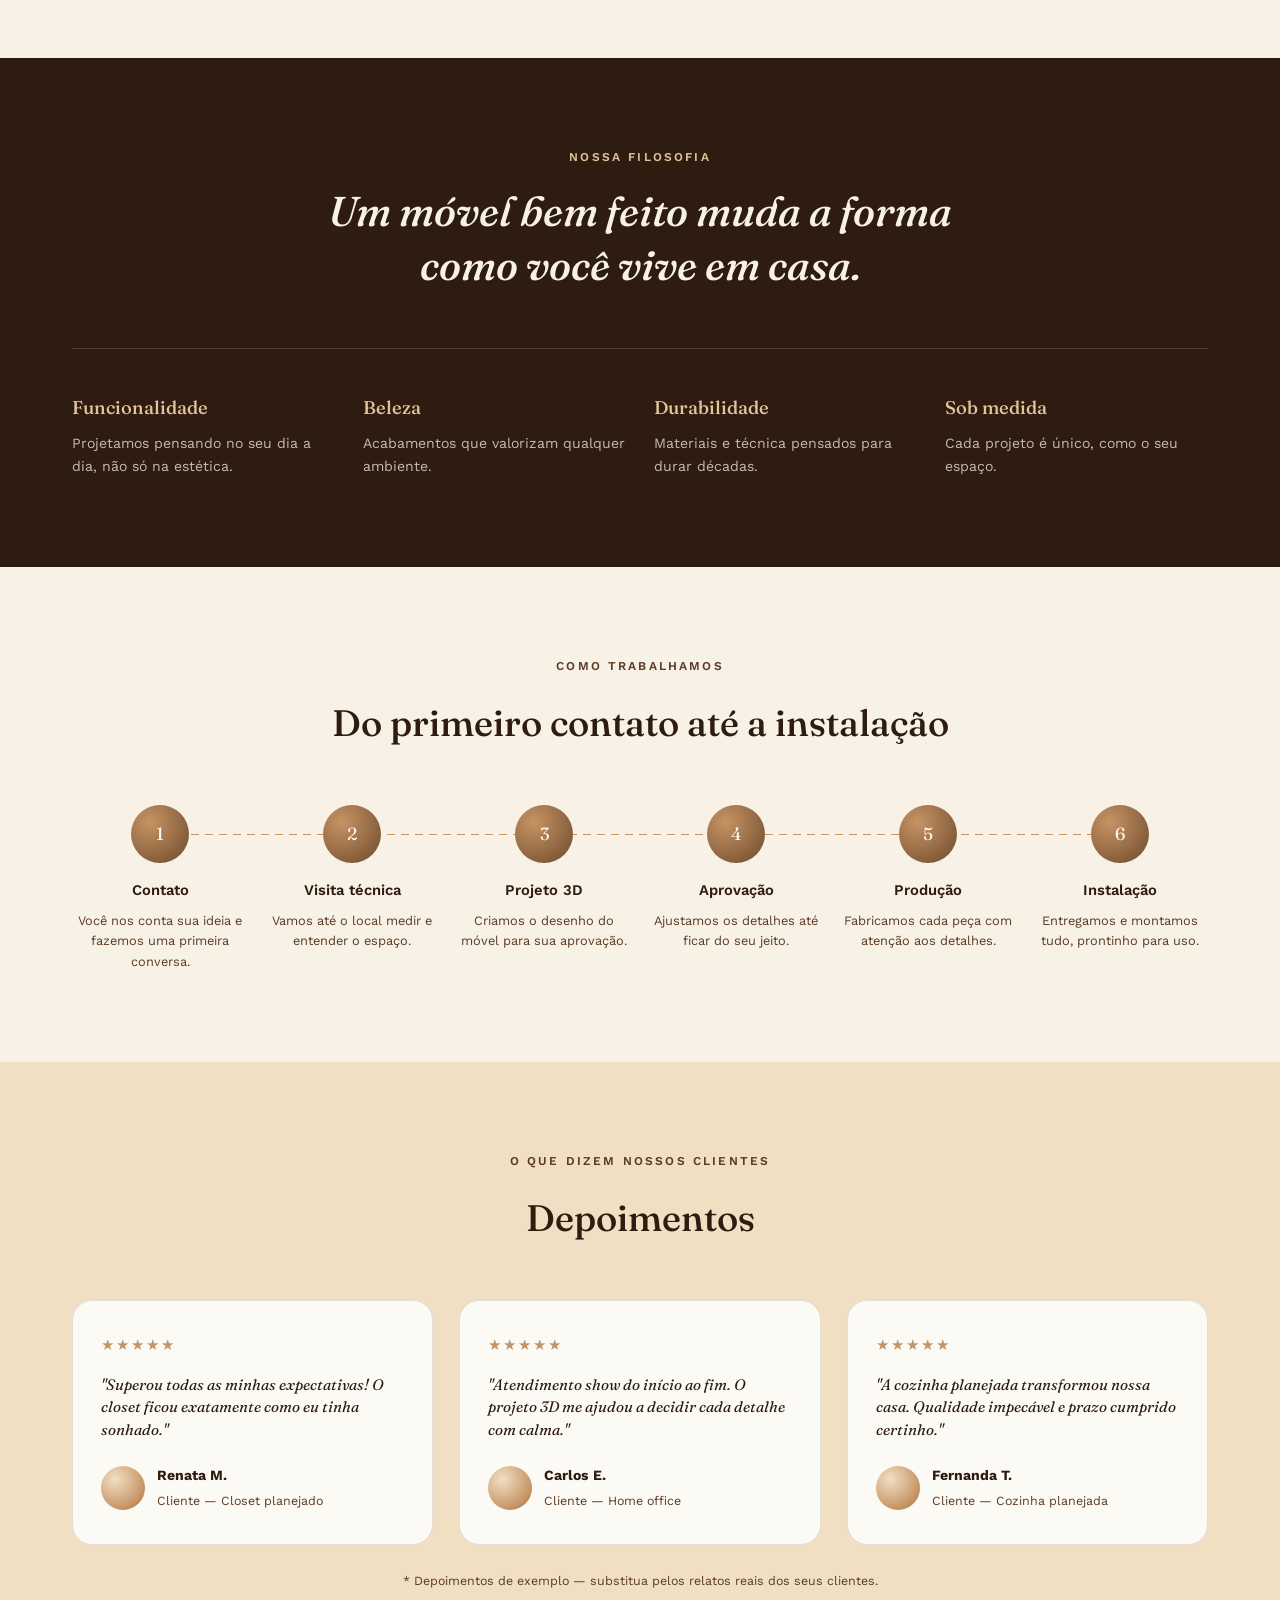
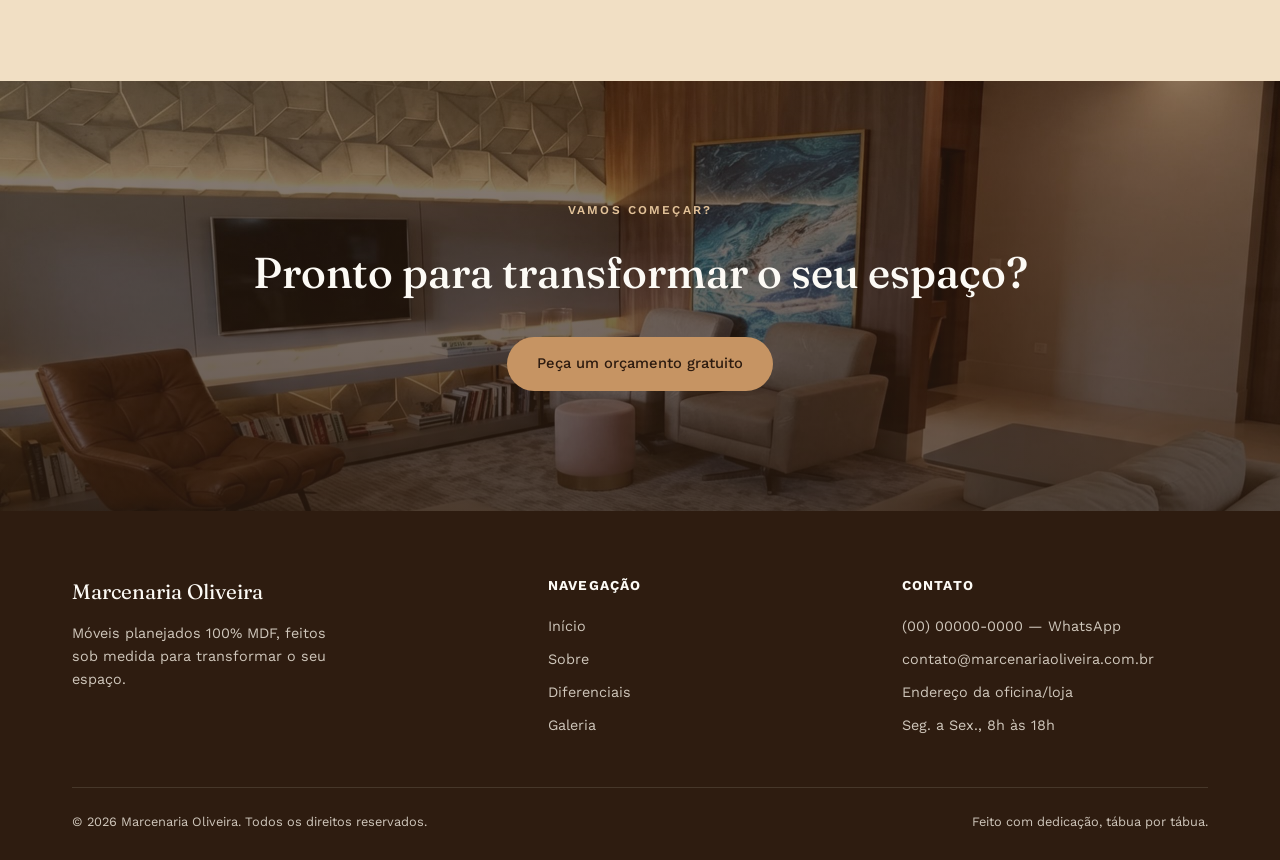
==== commit ea2dbbb7: "corrigindo-erro" ====
--- a/index.html
+++ b/index.html
@@ -45,7 +45,7 @@
     </div>
     <div class="hero-img-wrap">
       <div class="wood-rings"></div>
-      <img class="ph hero-img" src="/assets/cozinha1.png" alt="Ambiente planejado pela Marcenaria Oliveira">
+      <img class="ph hero-img" src="assets/cozinha1.png" alt="Ambiente planejado pela Marcenaria Oliveira">
     </div>
   </div>
 </section>
@@ -93,10 +93,10 @@
       <a href="galeria.html" class="link-arrow">Ver galeria completa →</a>
     </div>
     <div class="galeria-row">
-      <img class="ph" src="/assets/cozinha2.png" alt="Cozinha planejada">
-      <img class="ph" src="/assets/closet1.png" alt="Closet planejado">
-      <img class="ph" src="/assets/sala2.png" alt="Home office planejado">
-      <img class="ph" src="/assets/sala1.png" alt="Sala de estar planejada">
+      <img class="ph" src="assets/cozinha2.png" alt="Cozinha planejada">
+      <img class="ph" src="assets/closet1.png" alt="Closet planejado">
+      <img class="ph" src="assets/sala2.png" alt="Home office planejado">
+      <img class="ph" src="assets/sala1.png" alt="Sala de estar planejada">
     </div>
   </div>
 </section>
@@ -108,7 +108,7 @@
   <div class="container sobre-grid">
     <div class="sobre-img-wrap">
       <div class="wood-rings"></div>
-      <img class="ph sobre-img" src="/assets/oficina_de_marcenaria.png" alt="Marceneiro(a) da Marcenaria Oliveira na oficina">
+      <img class="ph sobre-img" src="assets/oficina_de_marcenaria.png" alt="Marceneiro(a) da Marcenaria Oliveira na oficina">
     </div>
     <div class="sobre-text">
       <span class="eyebrow">Sobre a Marcenaria Oliveira</span>
@@ -188,7 +188,7 @@
 
 <!-- =========================== CTA FINAL =========================== -->
 <section class="cta-final">
-  <div class="ph has-img" style="background-image:url('fotos/cta-institucional.jpg');"><span>Foto grande de fundo — móvel finalizado em ambiente real</span></div>
+  <div class="ph has-img" style="background-image:url('assets/sala1.png');"><span>Foto grande de fundo — móvel finalizado em ambiente real</span></div>
   <div class="container">
     <span class="eyebrow">Vamos começar?</span>
     <h2>Pronto para transformar o seu espaço?</h2>
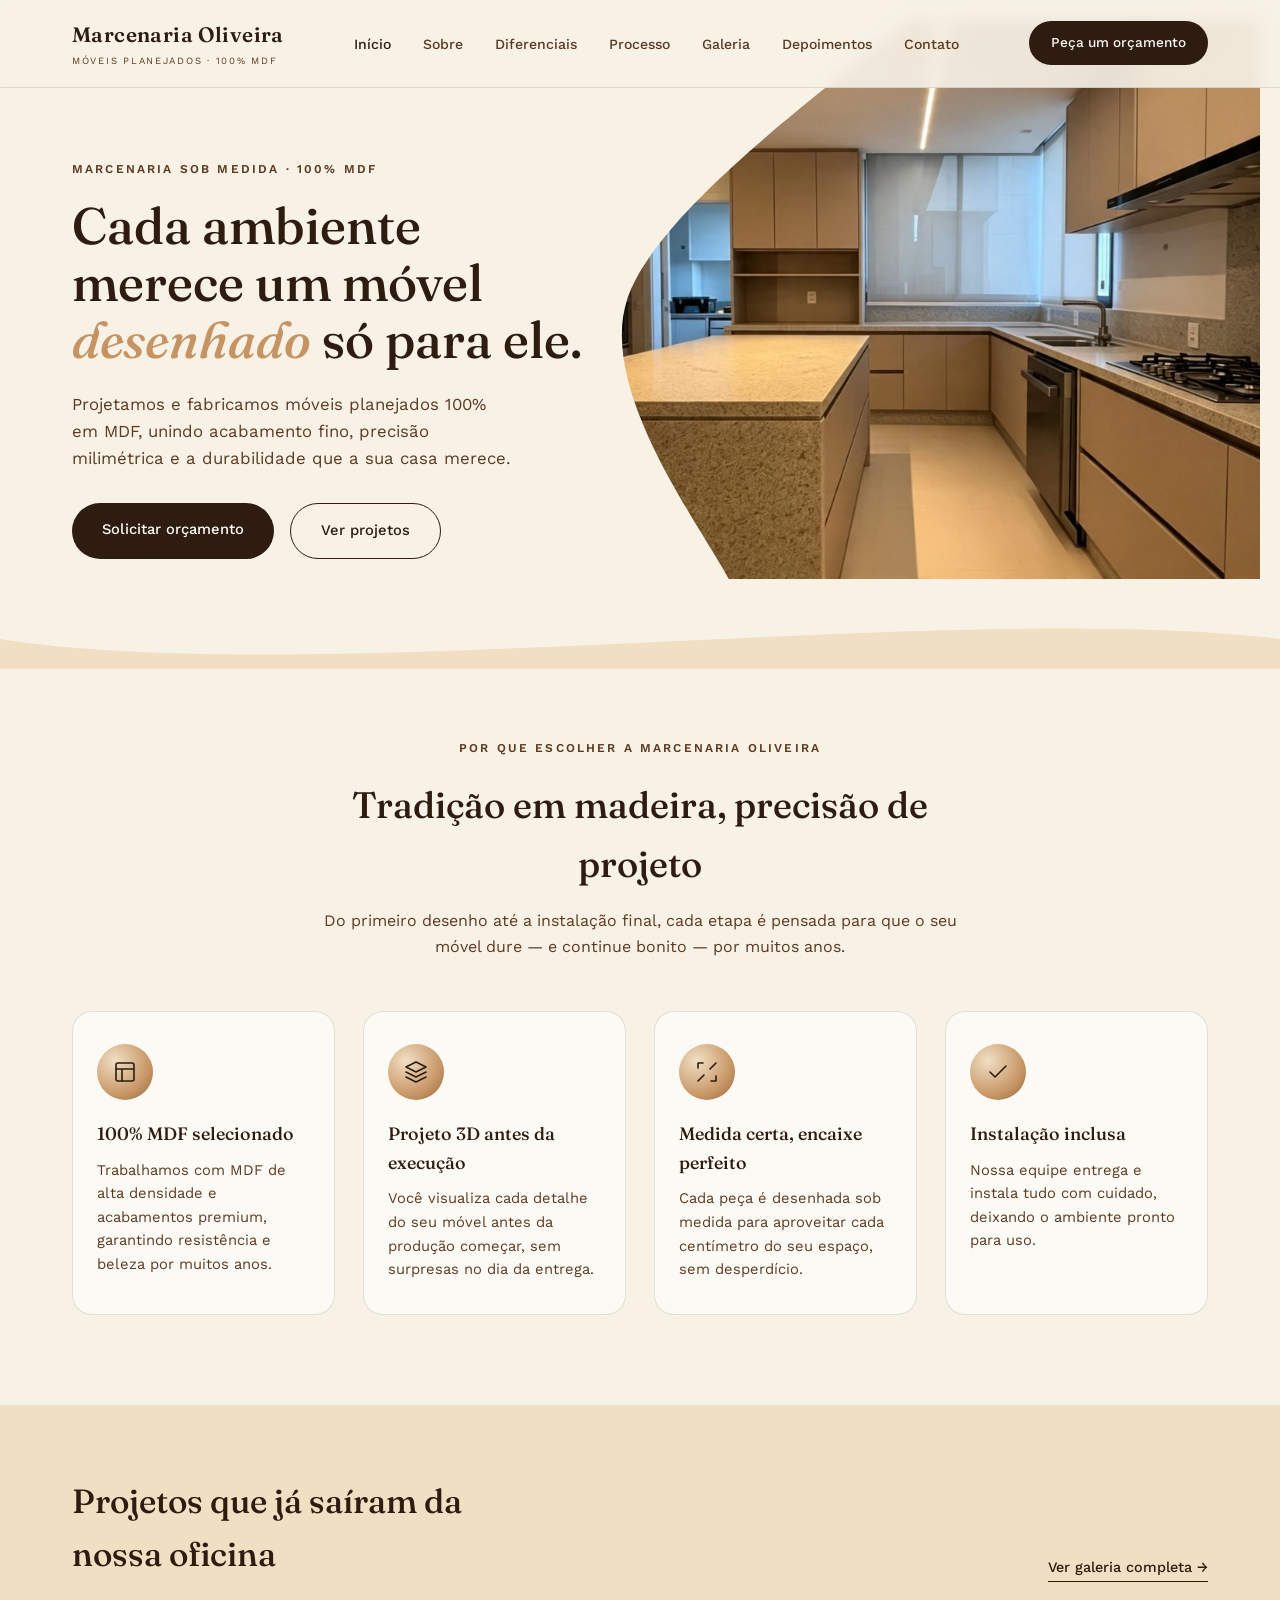
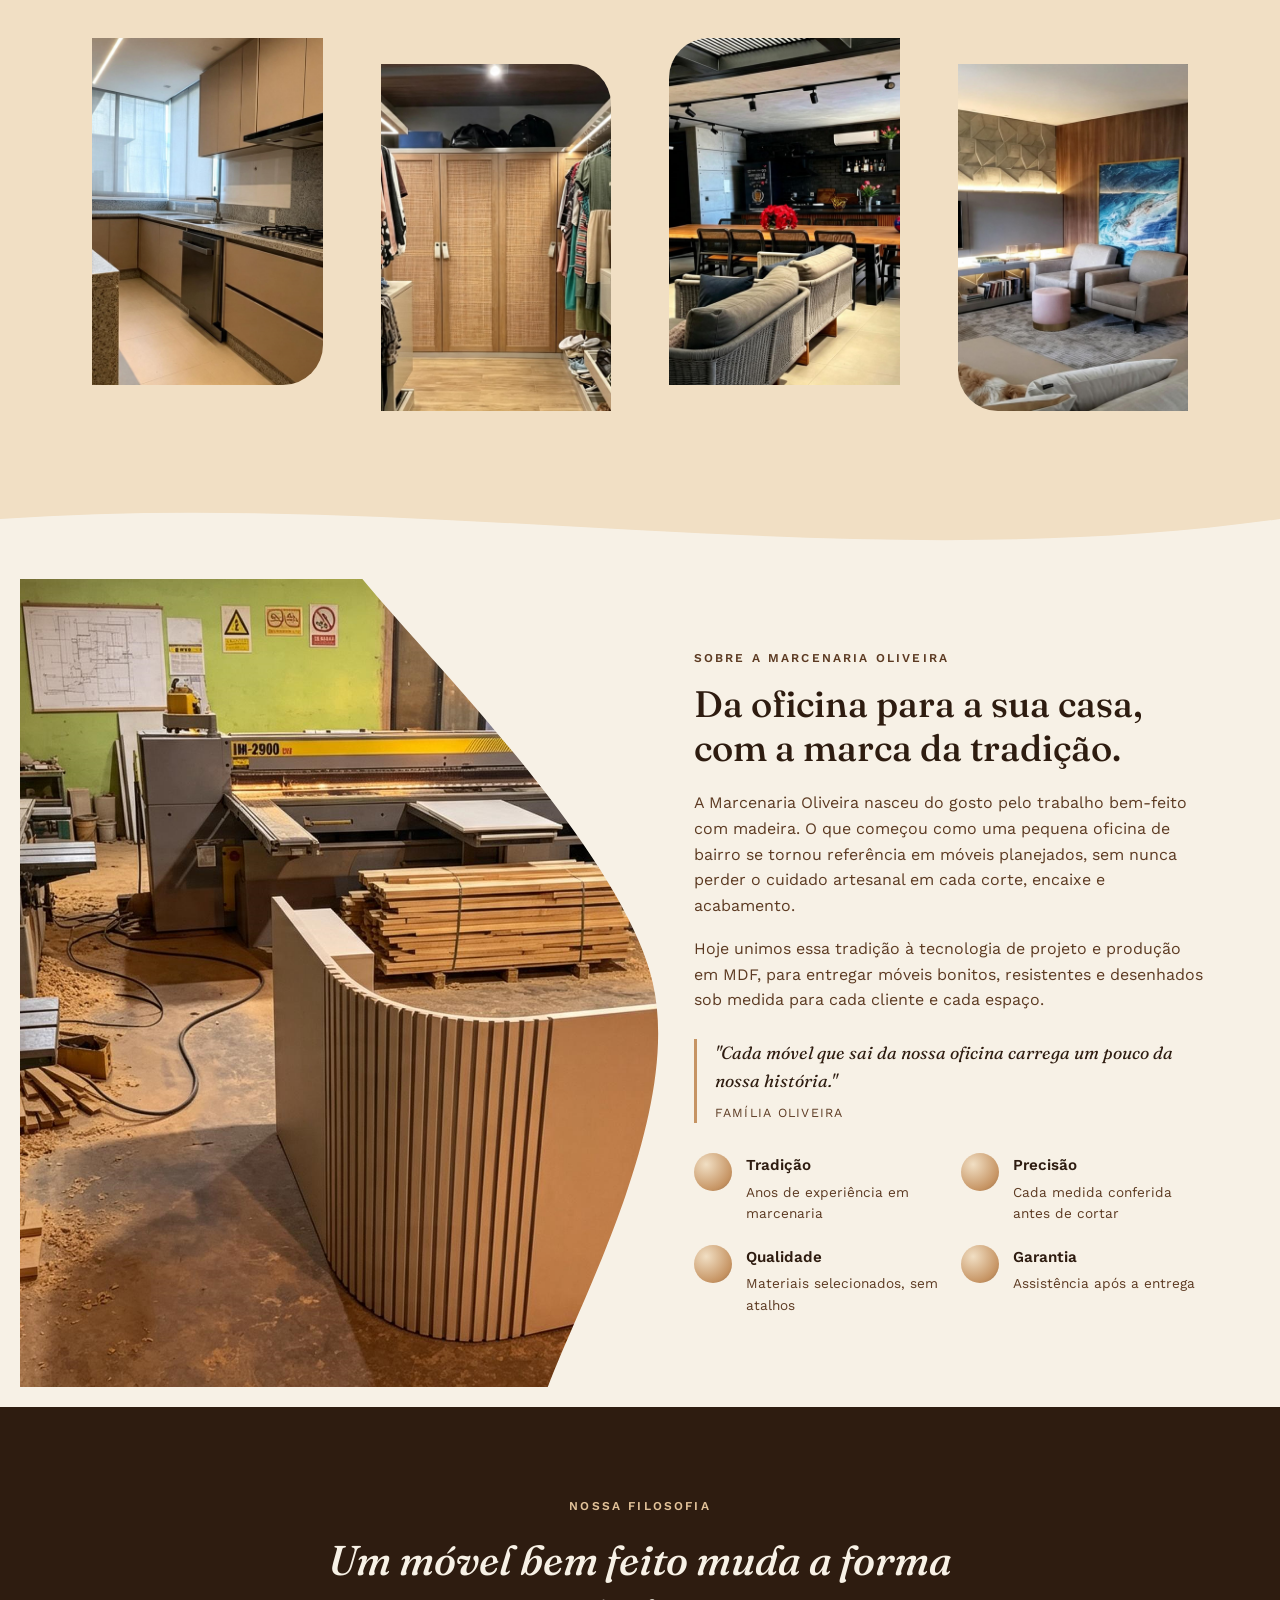
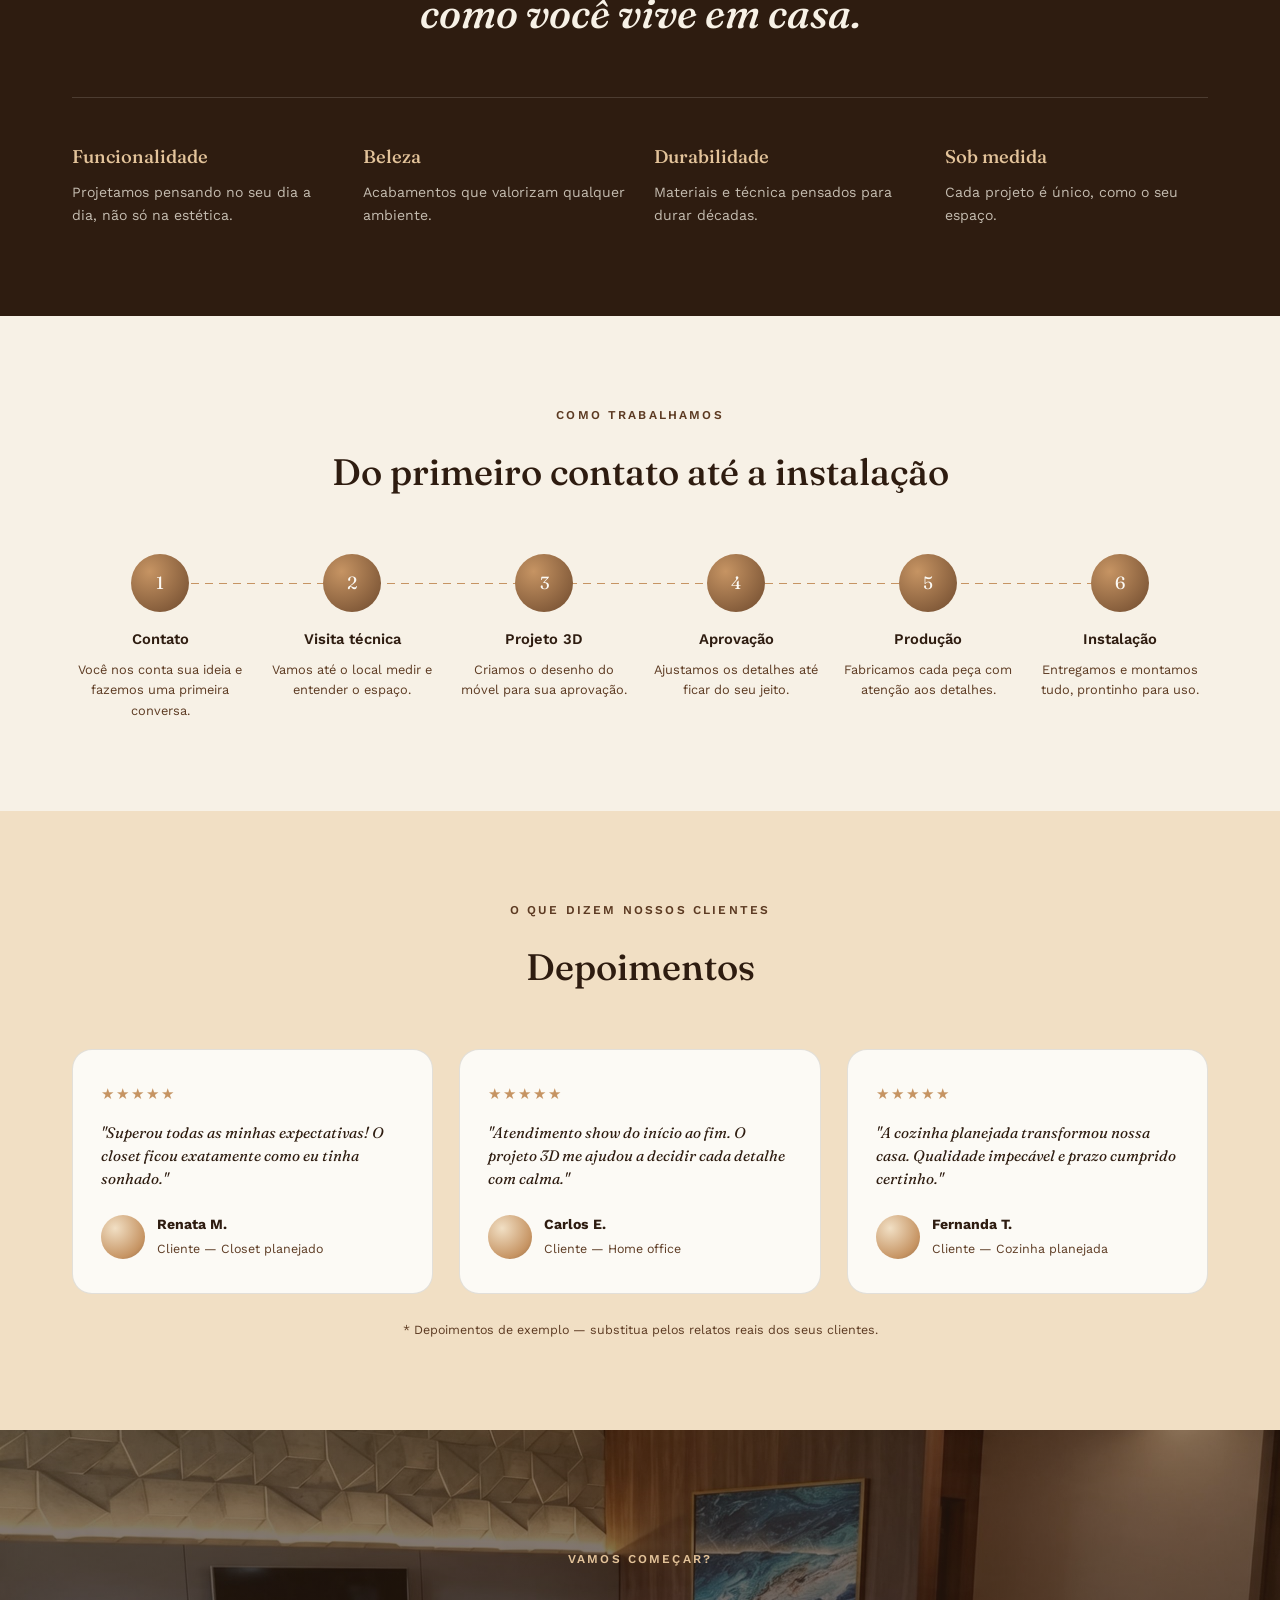
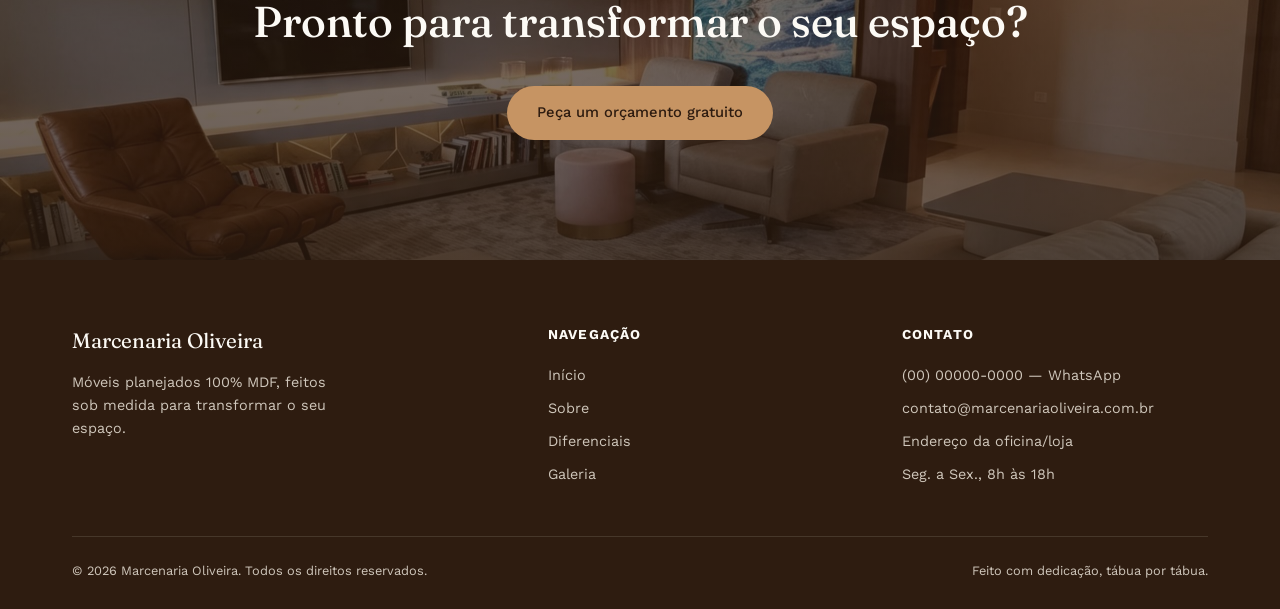
==== commit b754cb2f: "mudado-o-formato-img-hero-historia" ====
--- a/index.html
+++ b/index.html
@@ -10,6 +10,85 @@
 <link rel="stylesheet" href="style.css">
 </head>
 <body>
+
+<!-- Formato oculto usado para recortar a foto do hero e a foto da seção "Sobre".
+     Por padrão é um RETÂNGULO normal (foto inteira aparece). O lado esquerdo
+     de cada foto — o lado que fica perto do texto — pode virar uma curva
+     usando os 3 números explicados no comentário logo abaixo. -->
+<svg width="0" height="0" style="position:absolute;">
+  <defs>
+    <clipPath id="heroOrganicClip" clipPathUnits="objectBoundingBox">
+      <path id="heroOrganicPath" d="M 0.0000,0.0000 L 1.0000,0.0000 L 1.0000,1.0000 L 0.0000,1.0000 Z" />
+    </clipPath>
+  </defs>
+</svg>
+
+<svg width="0" height="0" style="position:absolute;">
+  <defs>
+    <clipPath id="sobreOrganicClip" clipPathUnits="objectBoundingBox">
+      <path id="sobreOrganicPath" d="M 1.0000,0.0000 L 0.0000,0.0000 L 0.0000,1.0000 L 1.0000,1.0000 Z" />
+    </clipPath>
+  </defs>
+</svg>
+
+<!--
+  ===========================================================================
+  CURVA NO LADO DA FOTO QUE FICA PERTO DO TEXTO (hero + seção Sobre juntos)
+  ===========================================================================
+  Por padrão as fotos ficam retangulares (os 3 números abaixo em 0.00).
+  Pra criar uma curva nesse lado, é só aumentar um ou mais desses 3 números.
+  Quanto maior o número, mais aquele trecho "come" da foto.
+
+  - cimaX  -> o quanto entra no trecho de CIMA da foto
+  - meioX  -> o quanto entra no trecho do MEIO da foto
+  - baixoX -> o quanto entra no trecho de BAIXO da foto
+
+  Valores costumam ficar bem entre 0.00 (reto) e 0.35 (curva bem fechada).
+  Pode usar valores diferentes pra cima/meio/baixo pra desenhar qualquer
+  curva (barriga, cintura, onda, etc.) — a curva sempre fica suave sozinha.
+
+  Mude, salve e dê um refresh forçado (Ctrl+Shift+R) pra ver o efeito. Essa
+  curva só aparece em telas acima de 900px de largura (abaixo disso o CSS
+  troca por uma borda arredondada simples).
+-->
+<script>
+(function () {
+  // ============ AJUSTE AQUI (só estes 3 números) ============
+  var cimaX  = 0.5490;
+  var meioX  = 0.1500;
+  var baixoX = 0.2950;
+  // ============================================================
+
+  function n(v) { return v.toFixed(4); }
+
+  // Gera uma curva suave passando por 3 pontos (cima, meio, baixo) do lado
+  // esquerdo, fechando o retângulo do lado direito (rightX).
+  function edgePath(cimaX, meioX, baixoX, rightX) {
+    var P0 = [cimaX, 0.0], P1 = [meioX, 0.5], P2 = [baixoX, 1.0];
+    var cp1a = [P0[0] + (P1[0]-P0[0])/6, P0[1] + (P1[1]-P0[1])/6];
+    var cp2a = [P1[0] - (P2[0]-P0[0])/6, P1[1] - (P2[1]-P0[1])/6];
+    var cp1b = [P1[0] + (P2[0]-P0[0])/6, P1[1] + (P2[1]-P0[1])/6];
+    var cp2b = [P2[0] - (P2[0]-P1[0])/6, P2[1] - (P2[1]-P1[1])/6];
+    return [
+      "M " + n(P0[0]) + "," + n(P0[1]),
+      "C " + n(cp1a[0]) + "," + n(cp1a[1]) + " " + n(cp2a[0]) + "," + n(cp2a[1]) + " " + n(P1[0]) + "," + n(P1[1]),
+      "C " + n(cp1b[0]) + "," + n(cp1b[1]) + " " + n(cp2b[0]) + "," + n(cp2b[1]) + " " + n(P2[0]) + "," + n(P2[1]),
+      "L " + n(rightX) + ",1.0000",
+      "L " + n(rightX) + ",0.0000",
+      "Z"
+    ].join(" ");
+  }
+
+  // hero: foto fica à direita, texto à esquerda -> curva "come" pelo lado x=0 (esquerda)
+  var heroPath = edgePath(cimaX, meioX, baixoX, 1.0);
+
+  // sobre: foto fica à esquerda, texto à direita -> é o espelho (1 - x), e fecha do lado x=0
+  var sobrePath = edgePath(1 - cimaX, 1 - meioX, 1 - baixoX, 0.0);
+
+  document.getElementById("heroOrganicPath").setAttribute("d", heroPath);
+  document.getElementById("sobreOrganicPath").setAttribute("d", sobrePath);
+})();
+</script>
 
 <!-- =========================== HEADER =========================== -->
 <header>
@@ -43,10 +122,9 @@
         <a href="galeria.html" class="btn btn-ghost">Ver projetos</a>
       </div>
     </div>
-    <div class="hero-img-wrap">
-      <div class="wood-rings"></div>
-      <img class="ph hero-img" src="assets/cozinha1.png" alt="Ambiente planejado pela Marcenaria Oliveira">
-    </div>
+  </div>
+  <div class="hero-photo">
+    <img class="ph hero-photo-img" src="assets/cozinha1.png" alt="Ambiente planejado pela Marcenaria Oliveira">
   </div>
 </section>
 
@@ -105,11 +183,11 @@
 
 <!-- =========================== SOBRE / HISTÓRIA =========================== -->
 <section class="sobre" id="sobre">
+  <div class="sobre-photo">
+    <img class="ph sobre-photo-img" src="assets/oficina_de_marcenaria.png" alt="Marceneiro(a) da Marcenaria Oliveira na oficina">
+  </div>
   <div class="container sobre-grid">
-    <div class="sobre-img-wrap">
-      <div class="wood-rings"></div>
-      <img class="ph sobre-img" src="assets/oficina_de_marcenaria.png" alt="Marceneiro(a) da Marcenaria Oliveira na oficina">
-    </div>
+    <div class="sobre-img-spacer"></div>
     <div class="sobre-text">
       <span class="eyebrow">Sobre a Marcenaria Oliveira</span>
       <h2>Da oficina para a sua casa, com a marca da tradição.</h2>
--- a/style.css
+++ b/style.css
@@ -114,10 +114,11 @@
 .burger span{ width:24px; height:2px; background:var(--walnut-900); display:block; }
 
 /* =========================== HERO (institucional) =========================== */
-.hero{ padding: 72px 0 40px; overflow:visible; }
+:root{ --header-h: 88px; }
+.hero{ padding: 72px 0 40px; overflow:visible; position:relative; }
 .hero-grid{
   display:grid; grid-template-columns: 1fr 1.1fr; gap:56px; align-items:center;
-  position:relative;
+  position:relative; z-index:1; /* fica acima da foto, que corre por baixo */
 }
 .eyebrow{
   font-size:0.75rem; letter-spacing:.18em; text-transform:uppercase;
@@ -139,11 +140,21 @@
 .btn-ghost{ border:1.5px solid var(--walnut-900); color:var(--walnut-900); background:transparent; }
 .btn-ghost:hover{ background:var(--walnut-900); color:var(--cream-soft); }
 
-.hero-img-wrap{ position:relative; }
-.hero-img-wrap .wood-rings{ width:230px; height:230px; top:-60px; right:-40px; z-index:0; }
-.hero-img{
-  position:relative; z-index:1; aspect-ratio: 4/4.6;
-  border-radius: 62% 38% 45% 55% / 55% 45% 55% 45%;
+/* Foto solta do hero: encosta nas bordas direita/baixo da seção e "sobe" por trás
+   do cabeçalho, sem alterar o header nem o texto (que fica em .hero-grid, por cima, z-index:1) */
+.hero-photo{
+  position:absolute;
+  top: calc(-1 * var(--header-h));
+  right:0;
+  bottom:0;
+  width: min(1180px, 60vw);
+  z-index:0;
+  pointer-events:none;
+}
+.hero-photo-img{
+  width:100%; height:100%;
+  clip-path: url(#heroOrganicClip);
+  border-radius:0;
 }
 
 /* =========================== FEATURED / DIFERENCIAIS =========================== */
@@ -178,11 +189,30 @@
 .link-arrow{ font-weight:500; font-size:0.9rem; border-bottom:1.5px solid var(--walnut-900); padding-bottom:2px; white-space:nowrap; }
 
 /* =========================== SOBRE / HISTÓRIA =========================== */
-.sobre{ padding: 90px 0; }
-.sobre-grid{ display:grid; grid-template-columns: 1.1fr 1fr; gap:56px; align-items:center; }
-.sobre-img-wrap{ position:relative; }
-.sobre-img-wrap .wood-rings{ width:220px; height:220px; bottom:-46px; left:-46px; z-index:0; }
-.sobre-img{ position:relative; z-index:1; aspect-ratio: 4/4.2; border-radius: 50% 50% 55% 45% / 60% 60% 40% 40%; }
+.sobre{ padding: 90px 0; position:relative; }
+.sobre-grid{
+  display:grid; grid-template-columns: 1.1fr 1fr; gap:56px; align-items:center;
+  position:relative; z-index:1; /* fica acima da foto, que corre por baixo */
+}
+.sobre-img-spacer{ /* div vazia: só reserva a largura da coluna da foto no grid */ }
+
+/* Foto solta da seção Sobre: MESMO esquema da foto do hero, só espelhada
+   (aqui ela encosta na borda ESQUERDA da tela, em vez da direita) */
+.sobre-photo{
+  position:absolute;
+  top:0;
+  left:0;
+  bottom:0;
+  width: min(1180px, 60vw);
+  z-index:0;
+  pointer-events:none;
+}
+.sobre-photo-img{
+  width:100%; height:100%;
+  clip-path: url(#sobreOrganicClip);
+  border-radius:0;
+}
+
 .sobre-text .eyebrow{ margin-bottom:14px; }
 .sobre-text h2{ font-family:var(--font-display); font-weight:500; font-size:clamp(1.7rem,3vw,2.3rem); margin-bottom:20px; line-height:1.2; }
 .sobre-text p{ color:var(--walnut-700); margin-bottom:18px; max-width:520px; }
@@ -323,8 +353,21 @@
 @media (max-width: 900px){
   nav, .nav-cta{ display:none; }
   .burger{ display:flex; }
-  .hero-grid, .sobre-grid{ grid-template-columns:1fr; }
-  .hero-img-wrap{ order:-1; }
+  .hero{ display:flex; flex-direction:column; }
+  .hero-grid{ grid-template-columns:1fr; }
+  .sobre{ display:flex; flex-direction:column; }
+  .sobre-grid{ grid-template-columns:1fr; }
+  .sobre-img-spacer{ display:none; }
+  .hero-photo{
+    order:-1; position:static; width:100%; height:320px;
+    margin-bottom:32px; pointer-events:auto;
+  }
+  .hero-photo-img{ clip-path:none; border-radius:24px; }
+  .sobre-photo{
+    order:-1; position:static; width:100%; height:320px;
+    margin-bottom:32px; pointer-events:auto;
+  }
+  .sobre-photo-img{ clip-path:none; border-radius:24px; }
   .cards-grid{ grid-template-columns: repeat(2,1fr); }
   .galeria-row{ grid-template-columns: repeat(2,1fr); }
   .galeria-grid{ grid-template-columns:repeat(2,1fr); }
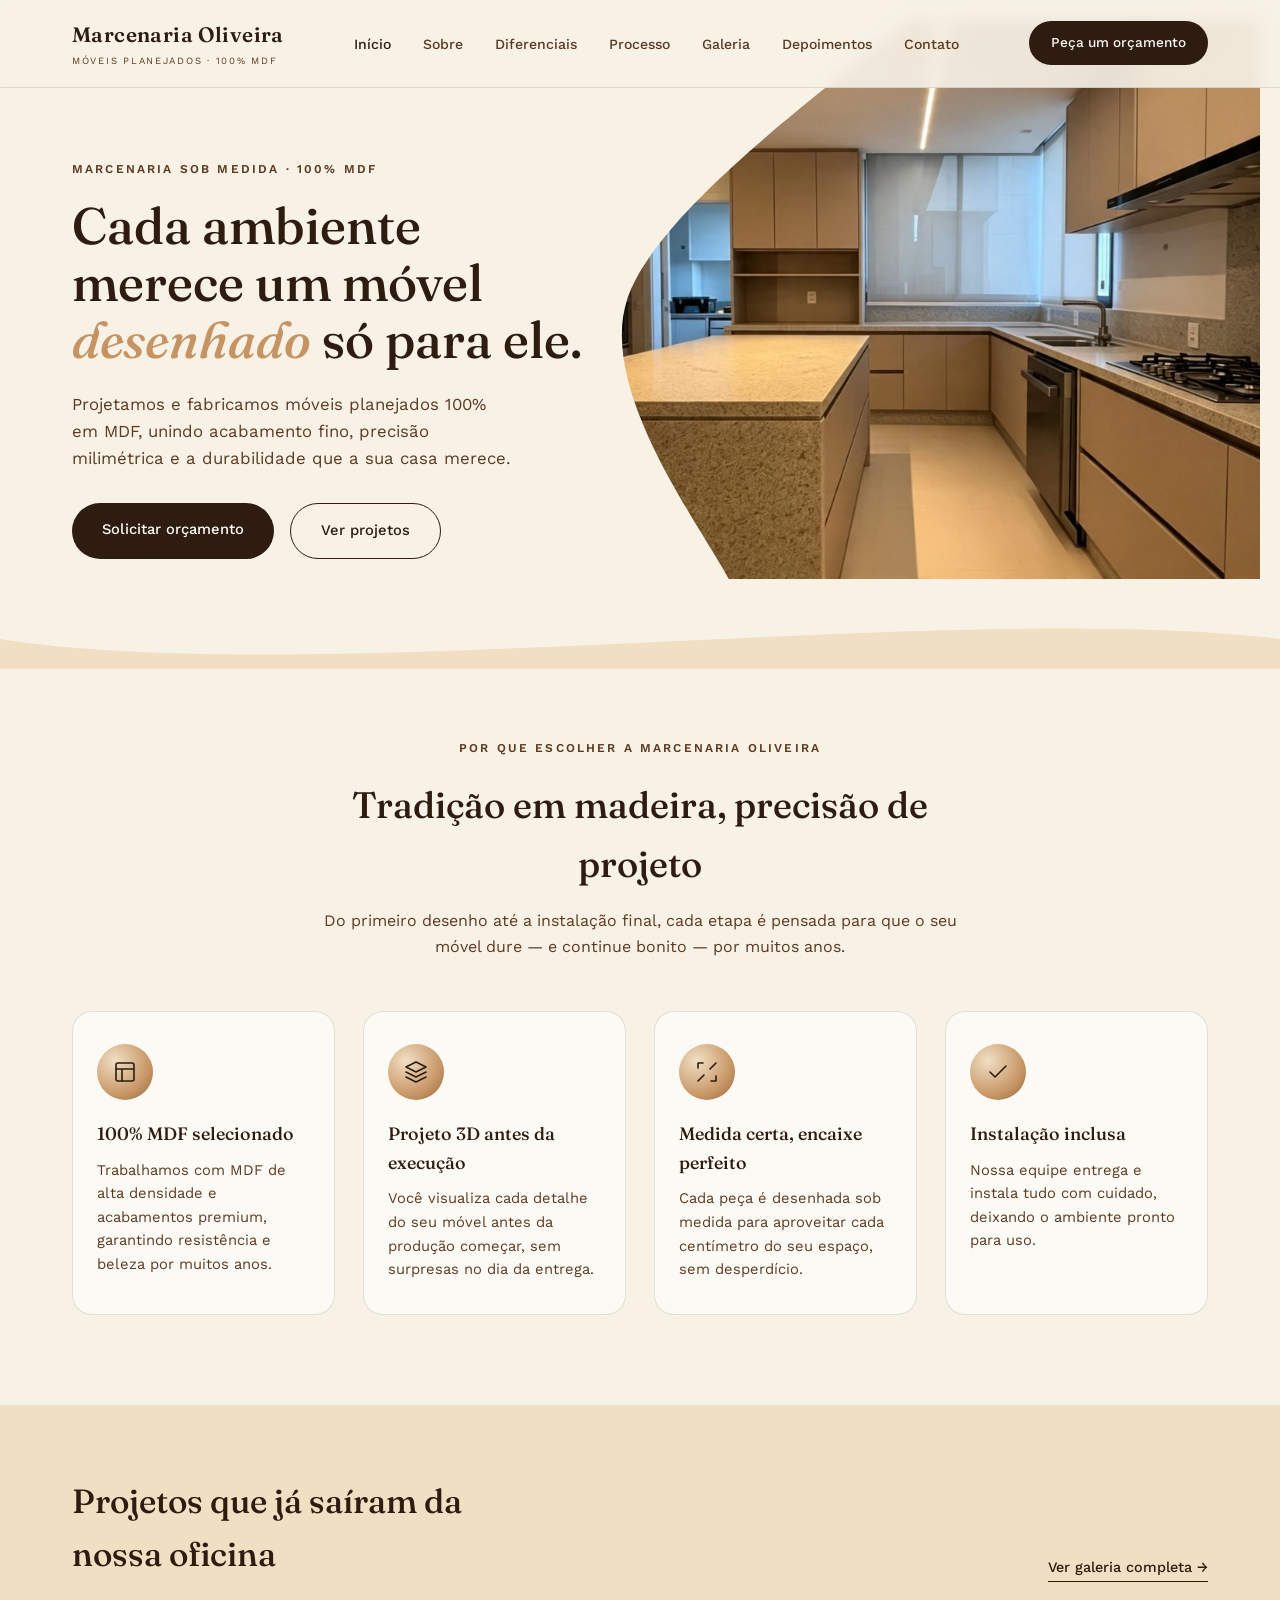
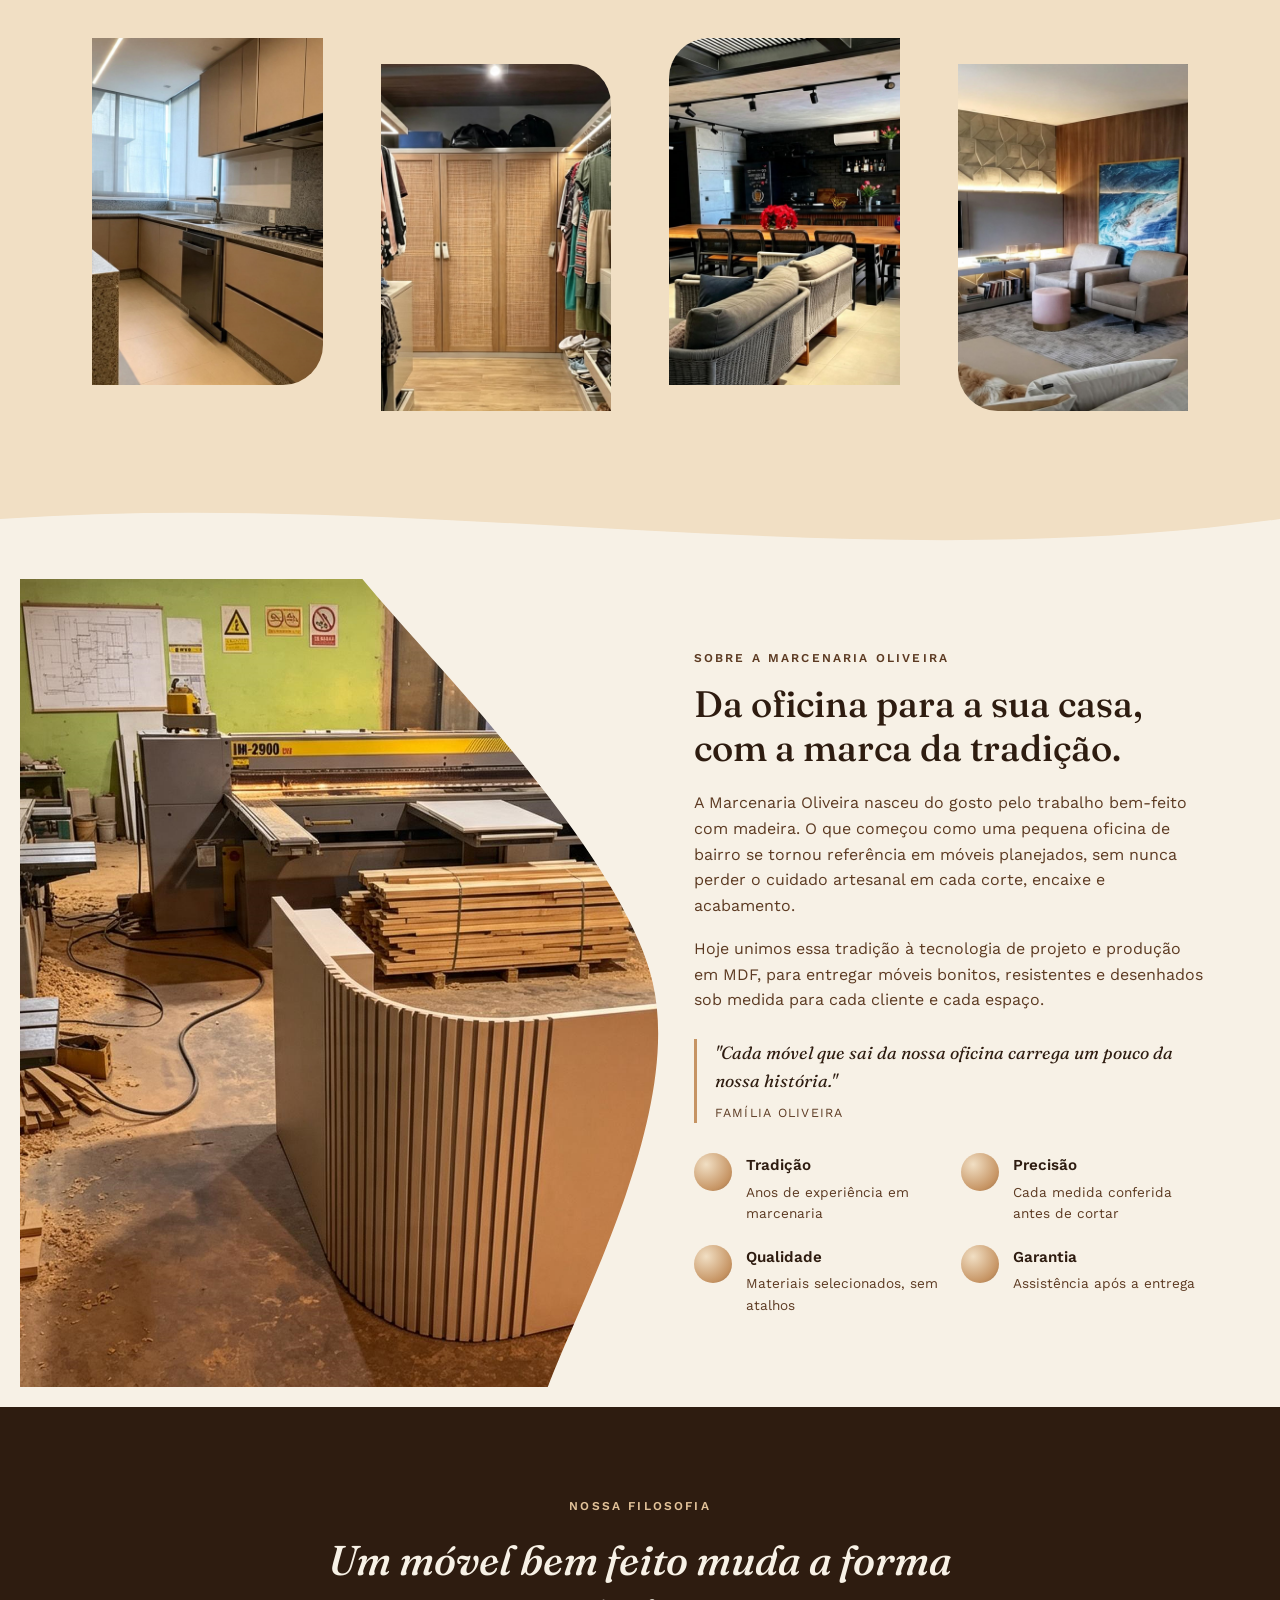
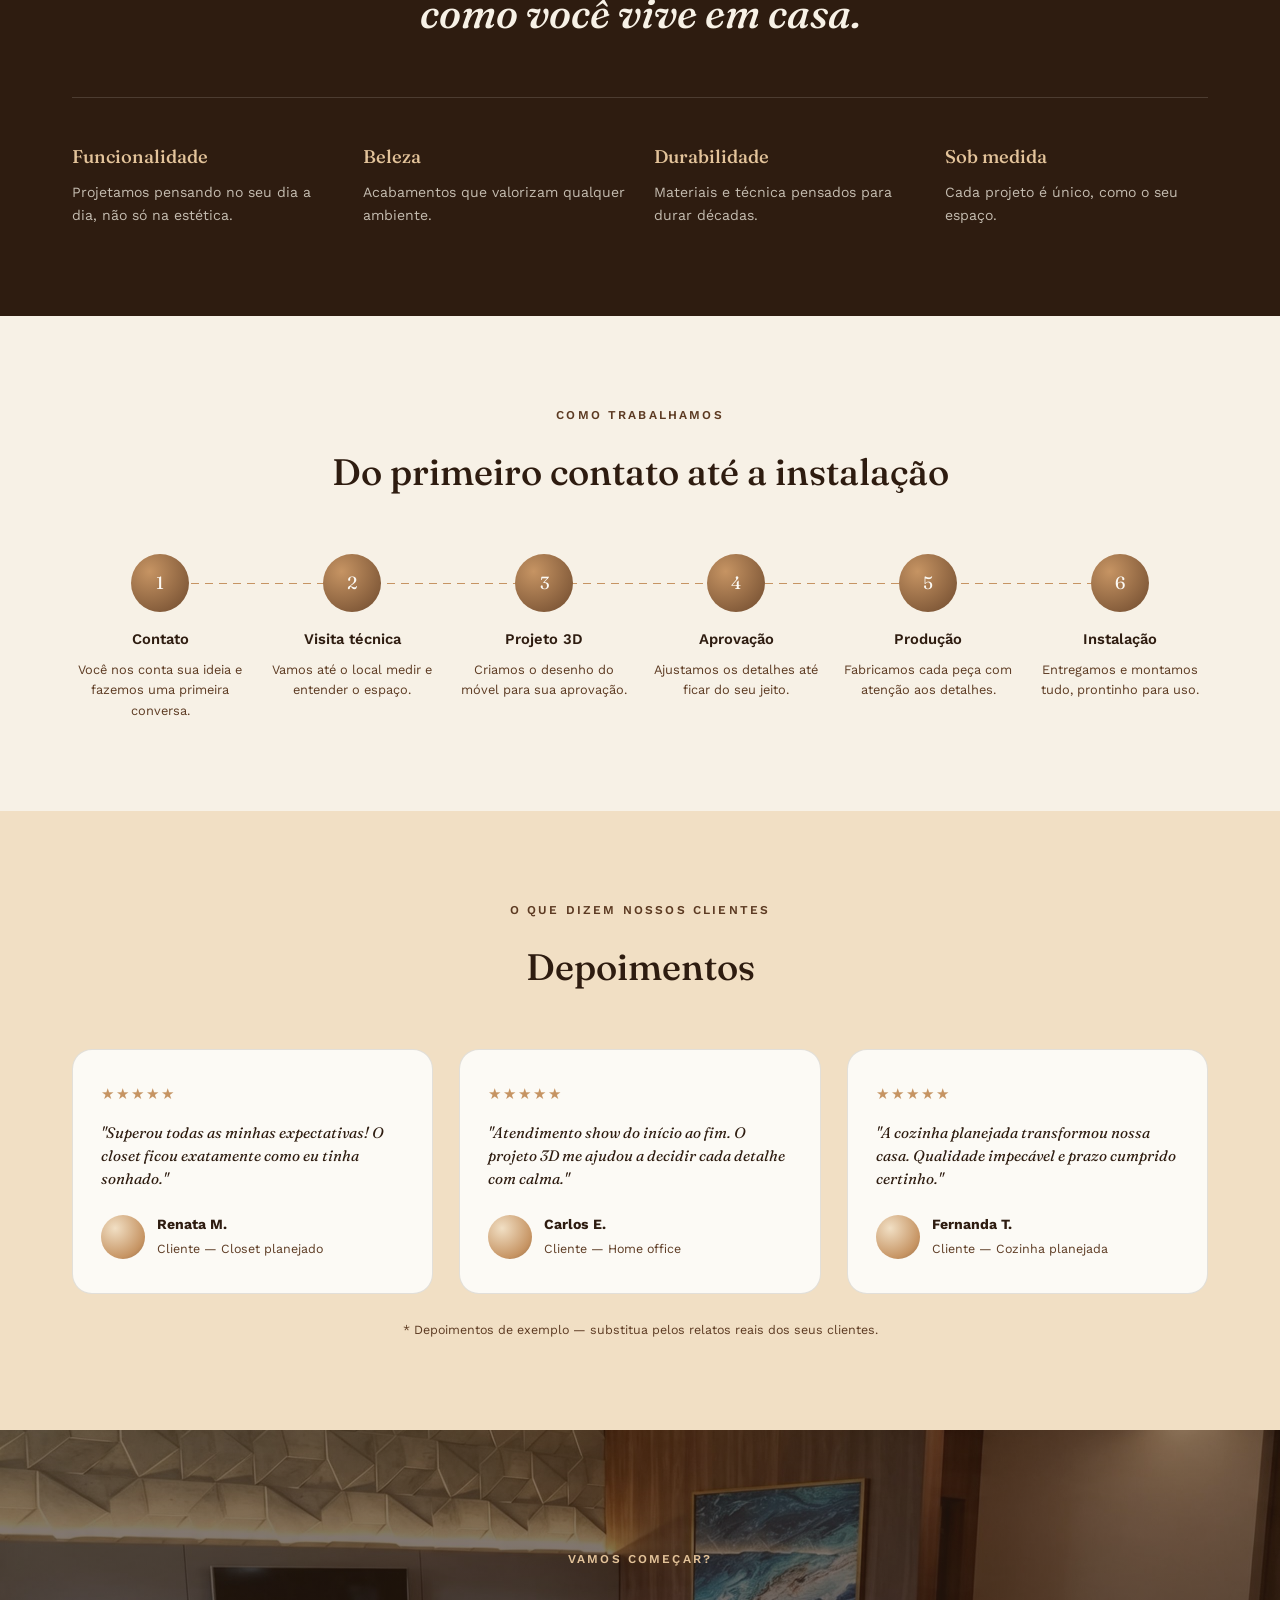
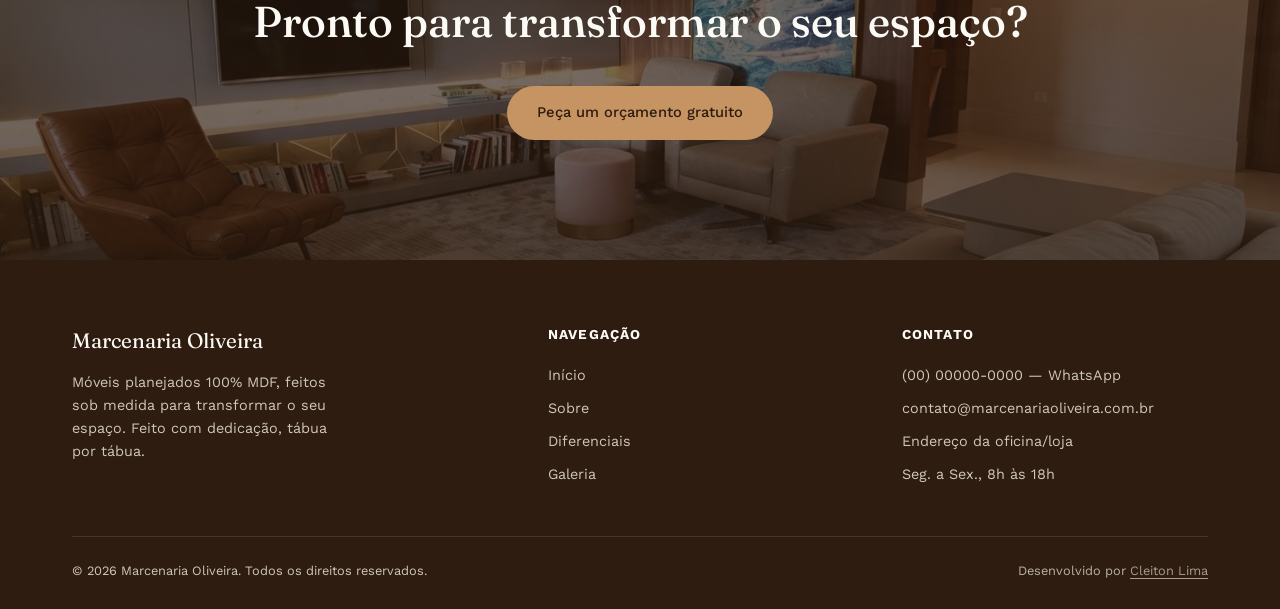
==== commit 80429c6d: "copyright" ====
--- a/index.html
+++ b/index.html
@@ -280,7 +280,7 @@
     <div class="footer-grid">
       <div>
         <div class="footer-logo">Marcenaria Oliveira</div>
-        <p style="max-width:280px; font-size:0.9rem;">Móveis planejados 100% MDF, feitos sob medida para transformar o seu espaço.</p>
+        <p style="max-width:280px; font-size:0.9rem;">Móveis planejados 100% MDF, feitos sob medida para transformar o seu espaço. Feito com dedicação, tábua por tábua.</p>
       </div>
       <div>
         <h5>Navegação</h5>
@@ -303,7 +303,11 @@
     </div>
     <div class="footer-bottom">
       <span>© 2026 Marcenaria Oliveira. Todos os direitos reservados.</span>
-      <span>Feito com dedicação, tábua por tábua.</span>
+      <!-- Crédito do desenvolvedor -->
+      <span class="credito-dev">
+        Desenvolvido por
+        <a href="https://github.com/cleiton141-ai" target="_blank" rel="noopener noreferrer">Cleiton Lima</a>
+      </span>
     </div>
   </div>
 </footer>
--- a/style.css
+++ b/style.css
@@ -284,6 +284,17 @@
 footer li{ margin-bottom:10px; font-size:0.9rem; }
 footer a:hover{ color:var(--honey-300); }
 .footer-bottom{ display:flex; justify-content:space-between; padding-top:24px; font-size:0.8rem; flex-wrap:wrap; gap:10px; }
+
+/* Crédito do desenvolvedor */
+.credito-dev{ color: rgba(247,241,230,0.7); }
+.credito-dev a{
+  color: rgba(247,241,230,0.7);
+  text-decoration: none;
+  border-bottom: 1px solid currentColor;
+  opacity: .85;
+  transition: color .3s, opacity .3s;
+}
+.credito-dev a:hover{ color: var(--honey-300); opacity: 1; }
 
 /* =========================== PÁGINA DA GALERIA =========================== */
 .galeria-hero{ padding:64px 0 20px; text-align:center; }
